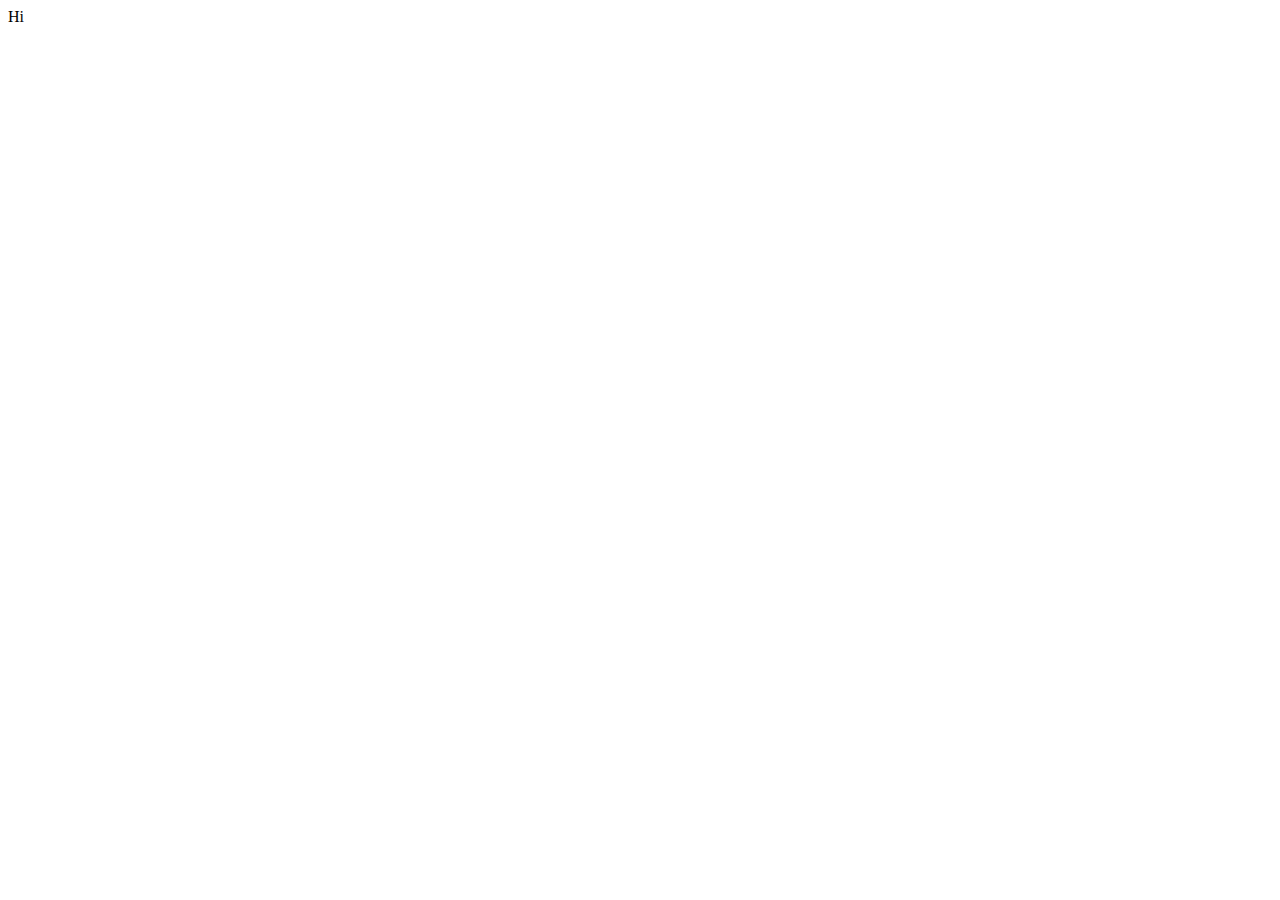
==== index.html @ 6d8ceeba "Add files via upload" ====
<!DOCTYPE html>
<html lang="en">

<head>
    <meta charset="UTF-8">
    <meta name="viewport" content="width=device-width, initial-scale=1.0">
    <title>Document</title>
</head>

<body>
    Hi
</body>

</html>
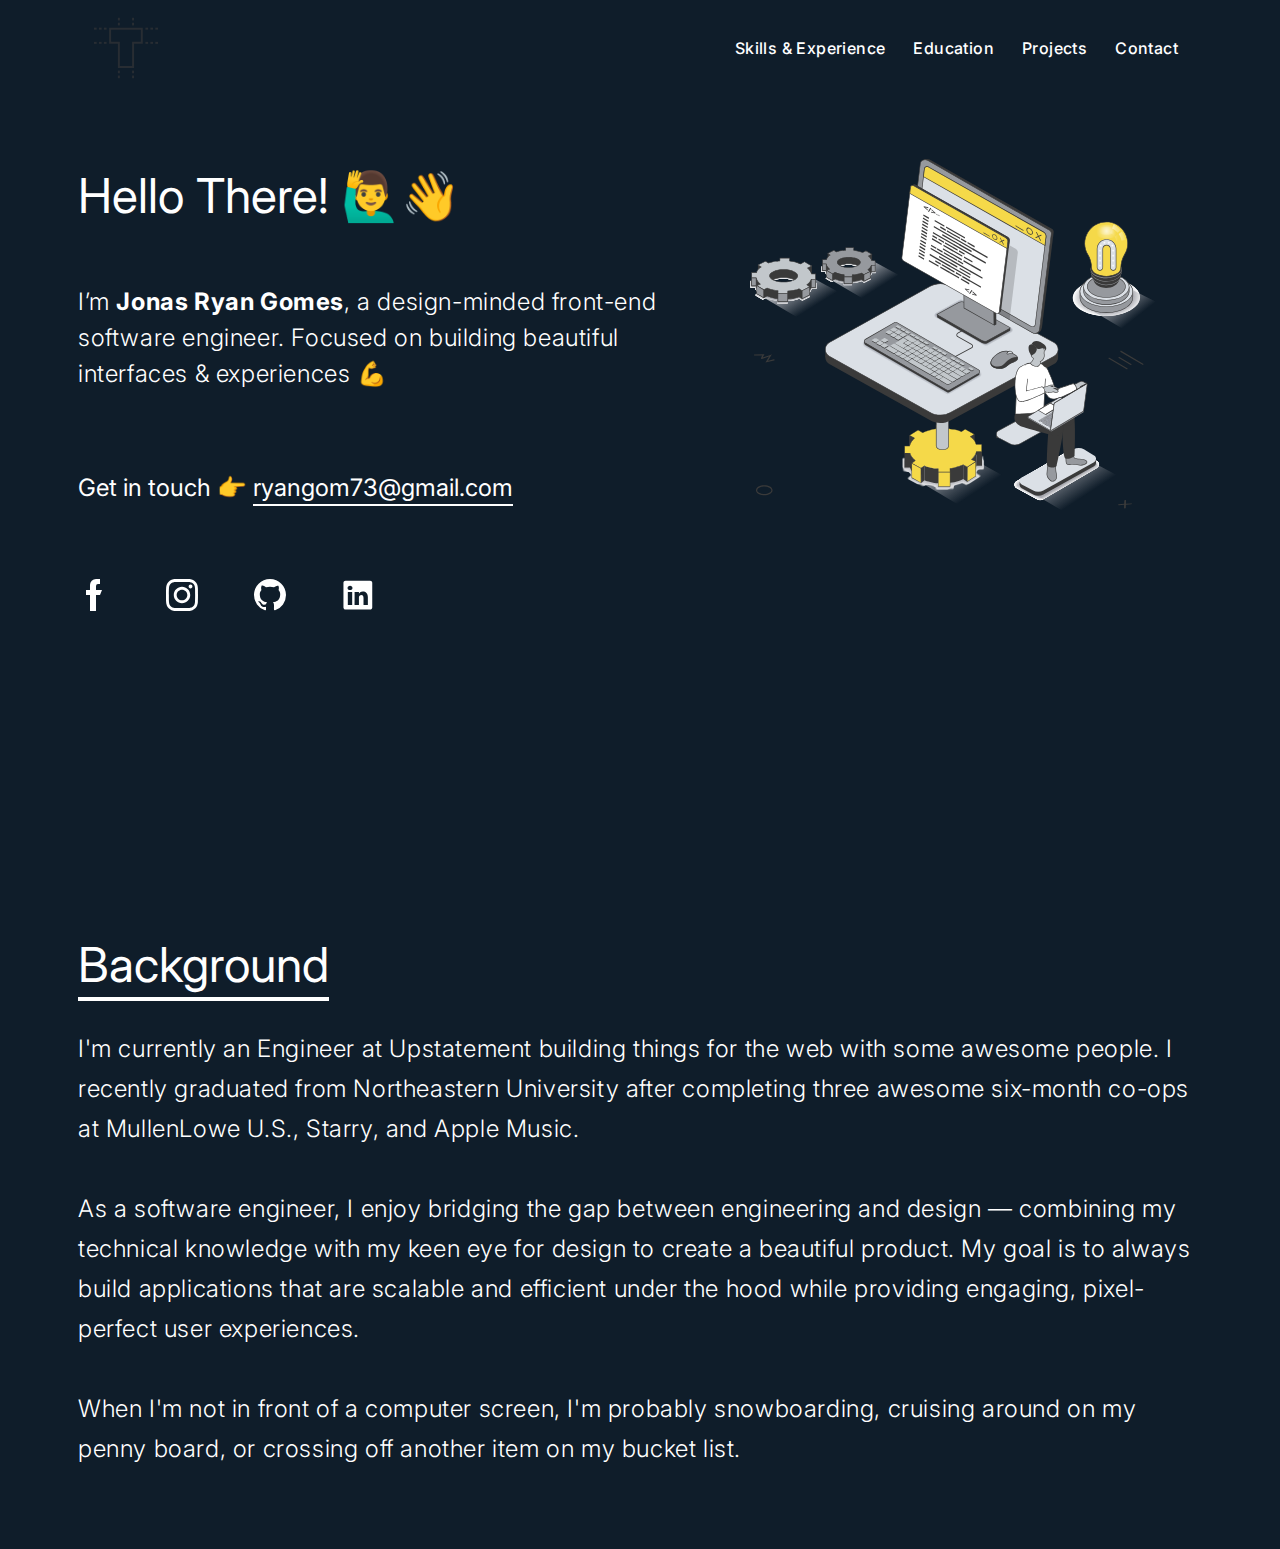
==== commit e4590238: "p" ====
--- a/index.html
+++ b/index.html
@@ -1,14 +1,17 @@
-<!DOCTYPE html>
-<html lang="en">
-
-<head>
-    <meta charset="UTF-8">
-    <meta name="viewport" content="width=device-width, initial-scale=1.0">
-    <title>Document</title>
-</head>
-
-<body>
-    Hi
-</body>
-
+<!doctype html>
+<html lang="en">
+
+<head>
+  <meta charset="UTF-8" />
+  <link rel="icon" type="image/svg+xml" href="/vite.svg" />
+  <meta name="viewport" content="width=device-width, initial-scale=1.0" />
+  <title>Ryan Gomes - Software Engineer</title>
+  <script type="module" crossorigin src="/assets/index-rz4i1Gqb.js"></script>
+  <link rel="stylesheet" crossorigin href="/assets/index-BH_hJvSx.css">
+</head>
+
+<body>
+  <div id="root"></div>
+</body>
+
 </html>--- a/assets/index-BH_hJvSx.css
+++ b/assets/index-BH_hJvSx.css
@@ -0,0 +1 @@
+@import"https://fonts.googleapis.com/css2?family=Inter:wght@100..900&family=Poppins:wght@100;200;400;500&display=swap";*,:before,:after{box-sizing:border-box;border-width:0;border-style:solid;border-color:#e5e7eb}:before,:after{--tw-content: ""}html,:host{line-height:1.5;-webkit-text-size-adjust:100%;-moz-tab-size:4;-o-tab-size:4;tab-size:4;font-family:ui-sans-serif,system-ui,sans-serif,"Apple Color Emoji","Segoe UI Emoji",Segoe UI Symbol,"Noto Color Emoji";font-feature-settings:normal;font-variation-settings:normal;-webkit-tap-highlight-color:transparent}body{margin:0;line-height:inherit}hr{height:0;color:inherit;border-top-width:1px}abbr:where([title]){-webkit-text-decoration:underline dotted;text-decoration:underline dotted}h1,h2,h3,h4,h5,h6{font-size:inherit;font-weight:inherit}a{color:inherit;text-decoration:inherit}b,strong{font-weight:bolder}code,kbd,samp,pre{font-family:ui-monospace,SFMono-Regular,Menlo,Monaco,Consolas,Liberation Mono,Courier New,monospace;font-feature-settings:normal;font-variation-settings:normal;font-size:1em}small{font-size:80%}sub,sup{font-size:75%;line-height:0;position:relative;vertical-align:baseline}sub{bottom:-.25em}sup{top:-.5em}table{text-indent:0;border-color:inherit;border-collapse:collapse}button,input,optgroup,select,textarea{font-family:inherit;font-feature-settings:inherit;font-variation-settings:inherit;font-size:100%;font-weight:inherit;line-height:inherit;color:inherit;margin:0;padding:0}button,select{text-transform:none}button,[type=button],[type=reset],[type=submit]{-webkit-appearance:button;background-color:transparent;background-image:none}:-moz-focusring{outline:auto}:-moz-ui-invalid{box-shadow:none}progress{vertical-align:baseline}::-webkit-inner-spin-button,::-webkit-outer-spin-button{height:auto}[type=search]{-webkit-appearance:textfield;outline-offset:-2px}::-webkit-search-decoration{-webkit-appearance:none}::-webkit-file-upload-button{-webkit-appearance:button;font:inherit}summary{display:list-item}blockquote,dl,dd,h1,h2,h3,h4,h5,h6,hr,figure,p,pre{margin:0}fieldset{margin:0;padding:0}legend{padding:0}ol,ul,menu{list-style:none;margin:0;padding:0}dialog{padding:0}textarea{resize:vertical}input::-moz-placeholder,textarea::-moz-placeholder{opacity:1;color:#9ca3af}input::placeholder,textarea::placeholder{opacity:1;color:#9ca3af}button,[role=button]{cursor:pointer}:disabled{cursor:default}img,svg,video,canvas,audio,iframe,embed,object{display:block;vertical-align:middle}img,video{max-width:100%;height:auto}[hidden]{display:none}*,:before,:after{--tw-border-spacing-x: 0;--tw-border-spacing-y: 0;--tw-translate-x: 0;--tw-translate-y: 0;--tw-rotate: 0;--tw-skew-x: 0;--tw-skew-y: 0;--tw-scale-x: 1;--tw-scale-y: 1;--tw-pan-x: ;--tw-pan-y: ;--tw-pinch-zoom: ;--tw-scroll-snap-strictness: proximity;--tw-gradient-from-position: ;--tw-gradient-via-position: ;--tw-gradient-to-position: ;--tw-ordinal: ;--tw-slashed-zero: ;--tw-numeric-figure: ;--tw-numeric-spacing: ;--tw-numeric-fraction: ;--tw-ring-inset: ;--tw-ring-offset-width: 0px;--tw-ring-offset-color: #fff;--tw-ring-color: rgb(59 130 246 / .5);--tw-ring-offset-shadow: 0 0 #0000;--tw-ring-shadow: 0 0 #0000;--tw-shadow: 0 0 #0000;--tw-shadow-colored: 0 0 #0000;--tw-blur: ;--tw-brightness: ;--tw-contrast: ;--tw-grayscale: ;--tw-hue-rotate: ;--tw-invert: ;--tw-saturate: ;--tw-sepia: ;--tw-drop-shadow: ;--tw-backdrop-blur: ;--tw-backdrop-brightness: ;--tw-backdrop-contrast: ;--tw-backdrop-grayscale: ;--tw-backdrop-hue-rotate: ;--tw-backdrop-invert: ;--tw-backdrop-opacity: ;--tw-backdrop-saturate: ;--tw-backdrop-sepia: }::backdrop{--tw-border-spacing-x: 0;--tw-border-spacing-y: 0;--tw-translate-x: 0;--tw-translate-y: 0;--tw-rotate: 0;--tw-skew-x: 0;--tw-skew-y: 0;--tw-scale-x: 1;--tw-scale-y: 1;--tw-pan-x: ;--tw-pan-y: ;--tw-pinch-zoom: ;--tw-scroll-snap-strictness: proximity;--tw-gradient-from-position: ;--tw-gradient-via-position: ;--tw-gradient-to-position: ;--tw-ordinal: ;--tw-slashed-zero: ;--tw-numeric-figure: ;--tw-numeric-spacing: ;--tw-numeric-fraction: ;--tw-ring-inset: ;--tw-ring-offset-width: 0px;--tw-ring-offset-color: #fff;--tw-ring-color: rgb(59 130 246 / .5);--tw-ring-offset-shadow: 0 0 #0000;--tw-ring-shadow: 0 0 #0000;--tw-shadow: 0 0 #0000;--tw-shadow-colored: 0 0 #0000;--tw-blur: ;--tw-brightness: ;--tw-contrast: ;--tw-grayscale: ;--tw-hue-rotate: ;--tw-invert: ;--tw-saturate: ;--tw-sepia: ;--tw-drop-shadow: ;--tw-backdrop-blur: ;--tw-backdrop-brightness: ;--tw-backdrop-contrast: ;--tw-backdrop-grayscale: ;--tw-backdrop-hue-rotate: ;--tw-backdrop-invert: ;--tw-backdrop-opacity: ;--tw-backdrop-saturate: ;--tw-backdrop-sepia: }.container{width:100%;margin-right:auto;margin-left:auto}@media (min-width: 1124px){.container{max-width:1124px}}.absolute{position:absolute}.relative{position:relative}.left-0{left:0}.top-24{top:6rem}.my-6{margin-top:1.5rem;margin-bottom:1.5rem}.mb-10{margin-bottom:2.5rem}.mb-16{margin-bottom:4rem}.mb-4{margin-bottom:1rem}.mb-6{margin-bottom:1.5rem}.mt-10{margin-top:2.5rem}.mt-20{margin-top:5rem}.mt-32{margin-top:8rem}.block{display:block}.flex{display:flex}.hidden{display:none}.h-\[85vh\]{height:85vh}.h-screen{height:100vh}.w-1\/2{width:50%}.w-1\/3{width:33.333333%}.w-5\/6{width:83.333333%}.w-8{width:2rem}.w-\[100\%\]{width:100%}.w-\[50\%\]{width:50%}.w-\[70\%\]{width:70%}.w-full{width:100%}.cursor-pointer{cursor:pointer}.flex-col{flex-direction:column}.flex-wrap{flex-wrap:wrap}.items-center{align-items:center}.justify-between{justify-content:space-between}.gap-14{gap:3.5rem}.gap-2{gap:.5rem}.gap-3{gap:.75rem}.rounded-\[5px\]{border-radius:5px}.bg-custom-bg{--tw-bg-opacity: 1;background-color:rgb(15 23 42 / var(--tw-bg-opacity))}.bg-red-700{--tw-bg-opacity: 1;background-color:rgb(185 28 28 / var(--tw-bg-opacity))}.bg-slate-100{--tw-bg-opacity: 1;background-color:rgb(241 245 249 / var(--tw-bg-opacity))}.bg-slate-200{--tw-bg-opacity: 1;background-color:rgb(226 232 240 / var(--tw-bg-opacity))}.p-2{padding:.5rem}.p-4{padding:1rem}.py-20{padding-top:5rem;padding-bottom:5rem}.py-5{padding-top:1.25rem;padding-bottom:1.25rem}.py-6{padding-top:1.5rem;padding-bottom:1.5rem}.text-center{text-align:center}.text-2xl{font-size:1.5rem;line-height:2rem}.text-3xl{font-size:1.875rem;line-height:2.25rem}.text-5xl{font-size:3rem;line-height:1}.text-lg{font-size:1.125rem;line-height:1.75rem}.text-xl{font-size:1.25rem;line-height:1.75rem}.font-bold{font-weight:700}.font-light{font-weight:300}.font-medium{font-weight:500}.font-semibold{font-weight:600}.uppercase{text-transform:uppercase}.leading-10{line-height:2.5rem}.leading-8{line-height:2rem}.leading-\[1\.5em\]{line-height:1.5em}.tracking-wide{letter-spacing:.025em}.tracking-wider{letter-spacing:.05em}.text-white{--tw-text-opacity: 1;color:rgb(255 255 255 / var(--tw-text-opacity))}.underline{text-decoration-line:underline}.decoration-white{text-decoration-color:#fff}.underline-offset-8{text-underline-offset:8px}.underline-offset-\[15px\]{text-underline-offset:15px}.duration-300{transition-duration:.3s}body{background-color:#0f1d2a;color:#fff;font-family:inter,sans-serif}.glitch-wrapper{width:100%;height:100vh;display:flex;align-items:center;justify-content:center;text-align:center;background-color:#0f172a}.glitch{position:relative;font-size:50px;font-weight:700;color:#fff;letter-spacing:3px;z-index:1}.glitch:before,.glitch:after{display:block;content:attr(data-text);position:absolute;top:0;left:0;opacity:.8}.glitch:before{animation:glitch-it .3s cubic-bezier(.25,.46,.45,.94) both infinite;color:#0ff;z-index:-1}.glitch:after{animation:glitch-it .3s cubic-bezier(.25,.46,.45,.94) reverse both infinite;color:#f0f;z-index:-2}@keyframes glitch-it{0%{transform:translate(0)}20%{transform:translate(-2px,2px)}40%{transform:translate(-2px,-2px)}60%{transform:translate(2px,2px)}80%{transform:translate(2px,-2px)}to{transform:translate(0)}}.hover\:scale-125:hover{--tw-scale-x: 1.25;--tw-scale-y: 1.25;transform:translate(var(--tw-translate-x),var(--tw-translate-y)) rotate(var(--tw-rotate)) skew(var(--tw-skew-x)) skewY(var(--tw-skew-y)) scaleX(var(--tw-scale-x)) scaleY(var(--tw-scale-y))}.hover\:text-gray-400:hover{--tw-text-opacity: 1;color:rgb(156 163 175 / var(--tw-text-opacity))}@media (min-width: 640px){.sm\:static{position:static}.sm\:flex{display:flex}.sm\:hidden{display:none}.sm\:flex-row{flex-direction:row}.sm\:bg-transparent{background-color:transparent}}
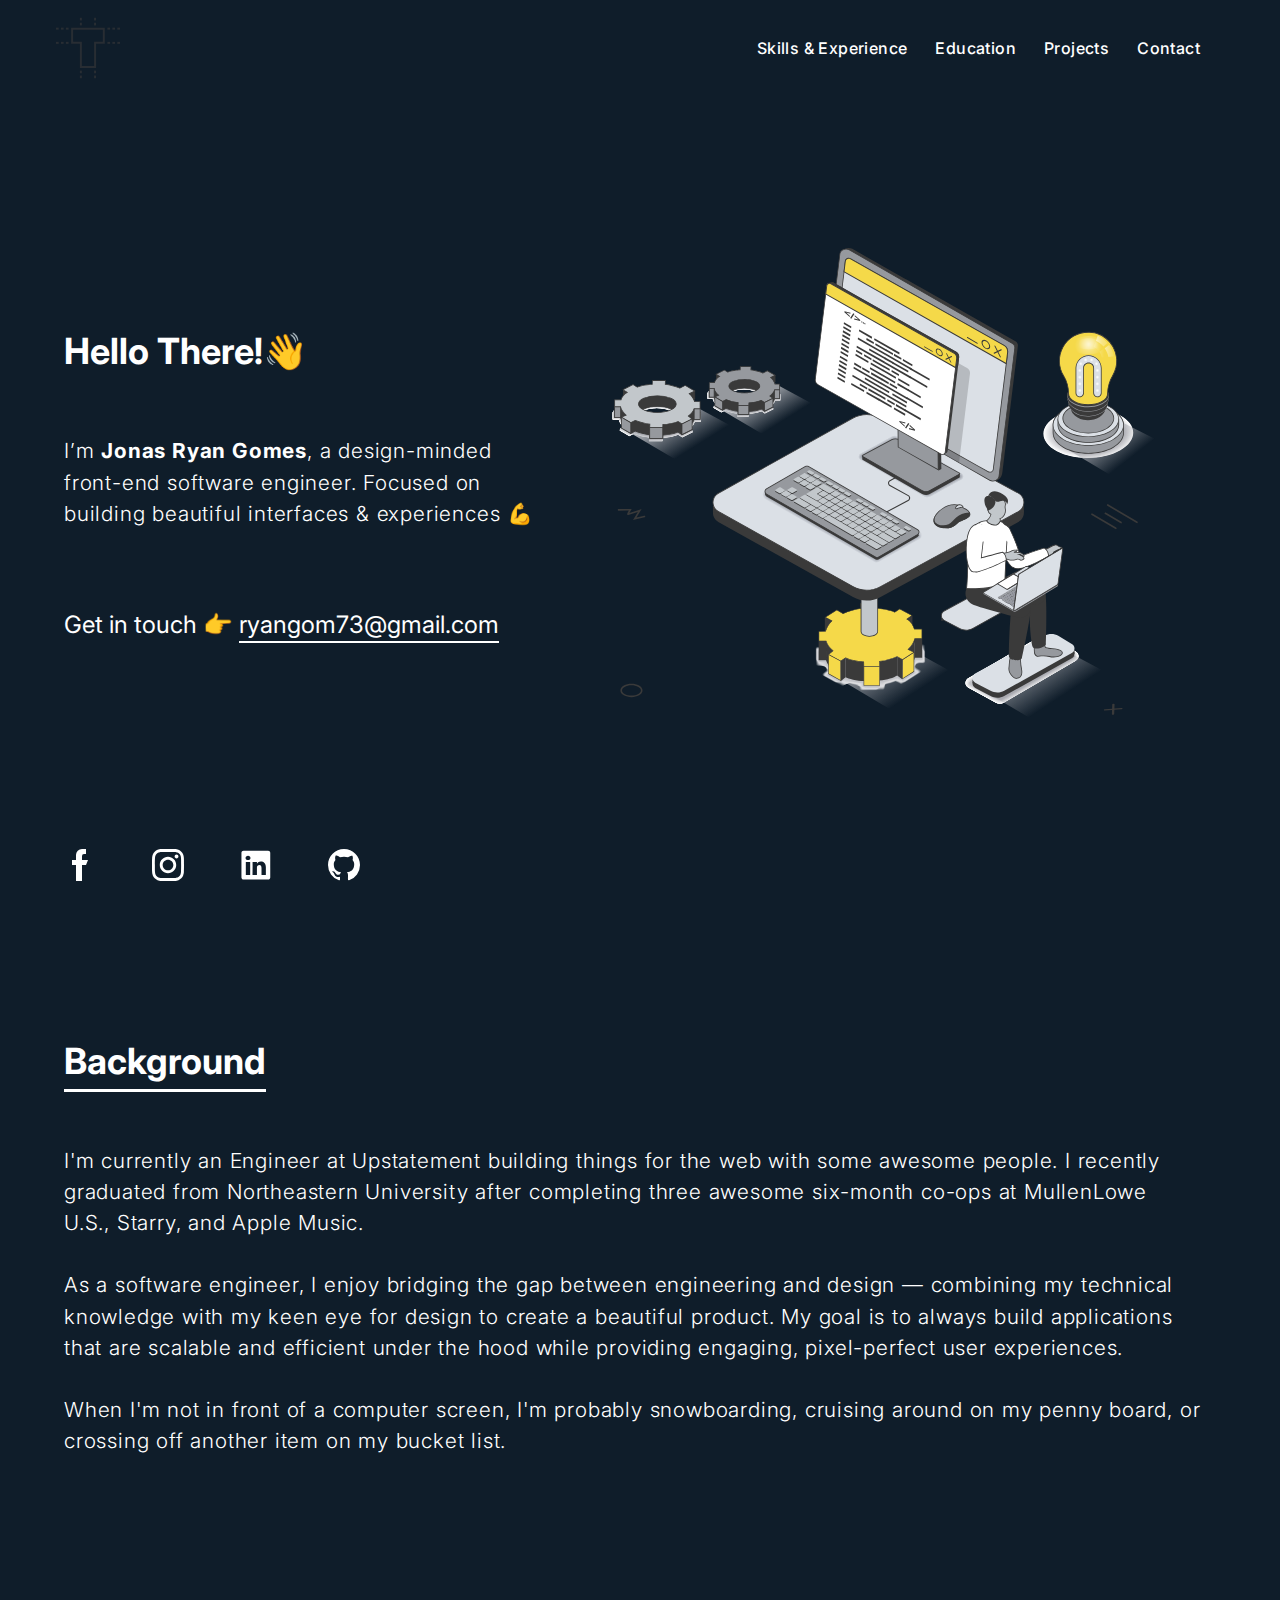
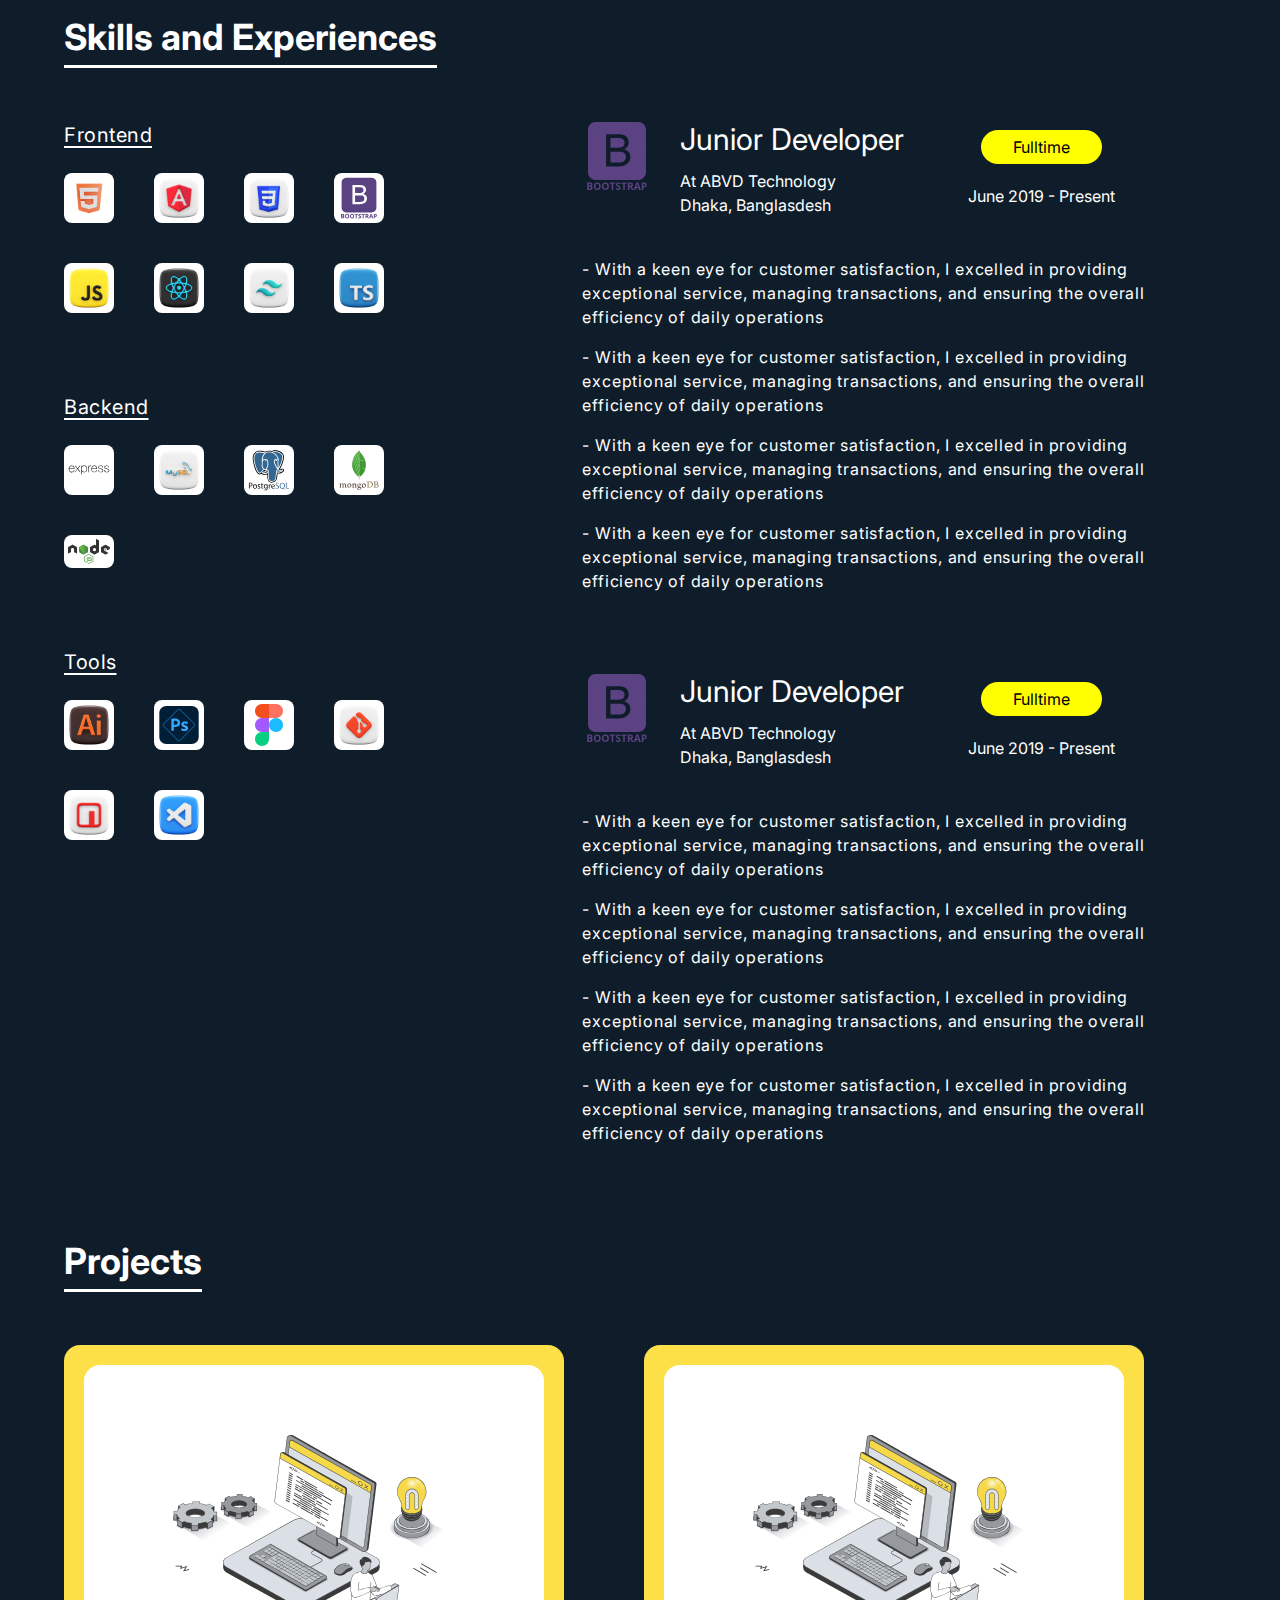
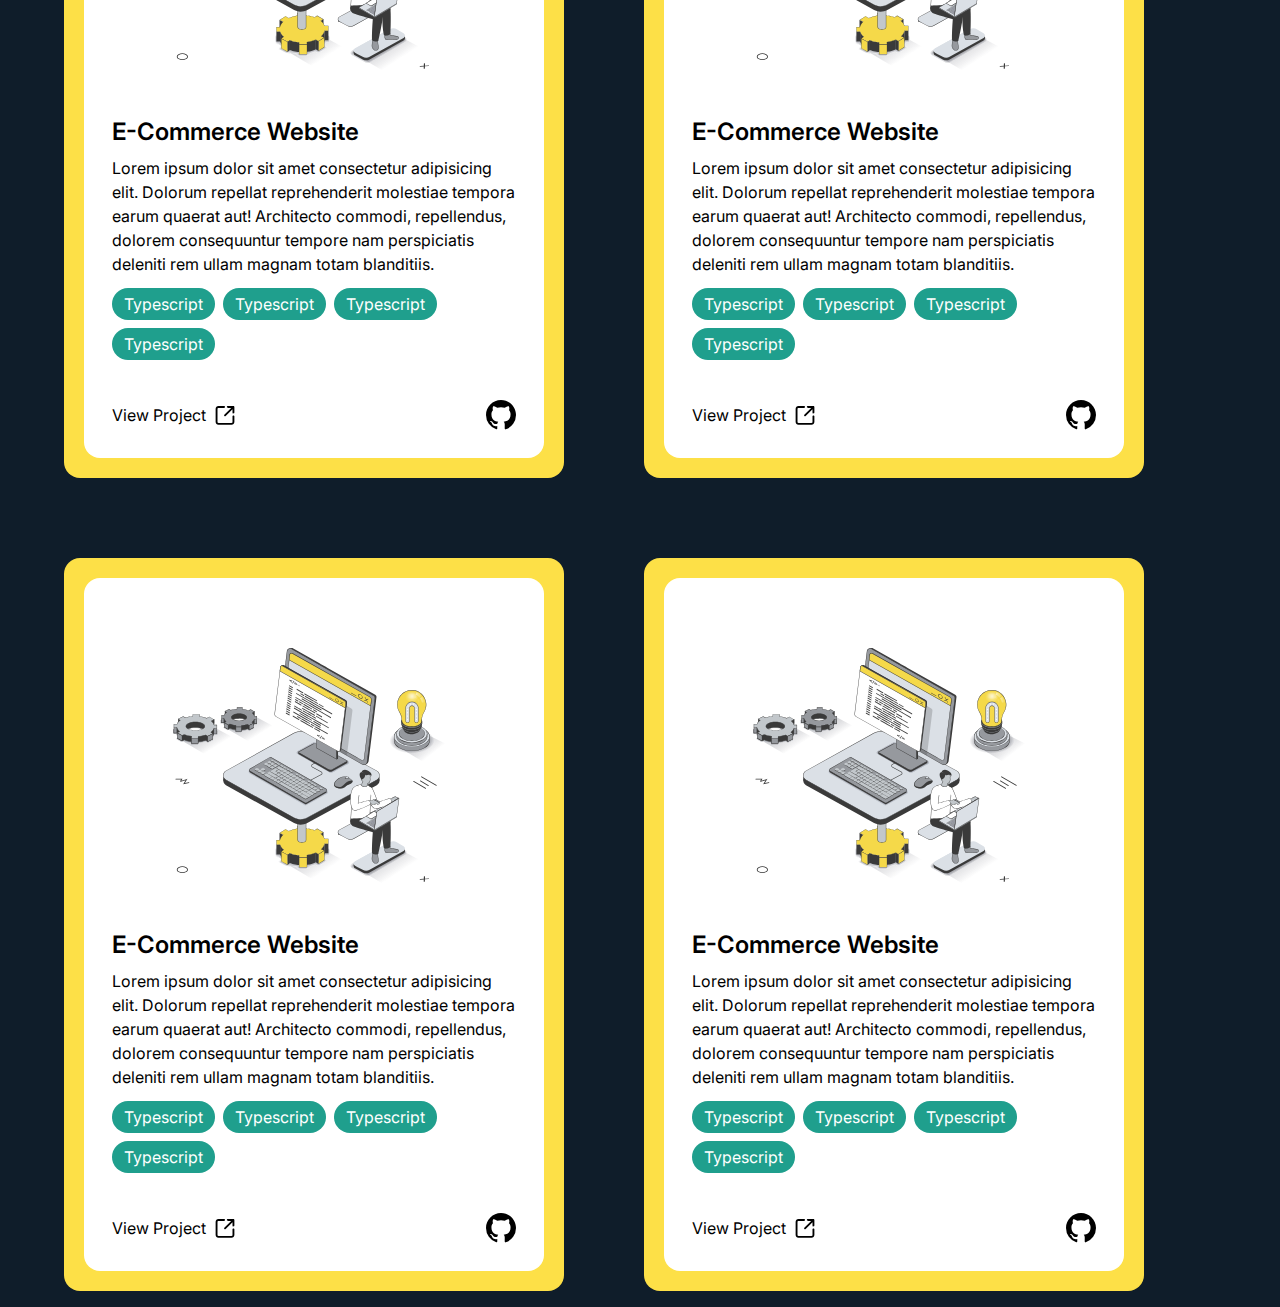
==== commit 329fca09: "with-product" ====
--- a/index.html
+++ b/index.html
@@ -6,8 +6,8 @@
   <link rel="icon" type="image/svg+xml" href="/vite.svg" />
   <meta name="viewport" content="width=device-width, initial-scale=1.0" />
   <title>Ryan Gomes - Software Engineer</title>
-  <script type="module" crossorigin src="/assets/index-rz4i1Gqb.js"></script>
-  <link rel="stylesheet" crossorigin href="/assets/index-BH_hJvSx.css">
+  <script type="module" crossorigin src="/assets/index-Dkz62lbZ.js"></script>
+  <link rel="stylesheet" crossorigin href="/assets/index-C-ISXInc.css">
 </head>
 
 <body>
--- a/assets/index-C-ISXInc.css
+++ b/assets/index-C-ISXInc.css
@@ -0,0 +1 @@
+@import"https://fonts.googleapis.com/css2?family=Inter:wght@100..900&family=Poppins:wght@100;200;400;500&display=swap";*,:before,:after{box-sizing:border-box;border-width:0;border-style:solid;border-color:#e5e7eb}:before,:after{--tw-content: ""}html,:host{line-height:1.5;-webkit-text-size-adjust:100%;-moz-tab-size:4;-o-tab-size:4;tab-size:4;font-family:ui-sans-serif,system-ui,sans-serif,"Apple Color Emoji","Segoe UI Emoji",Segoe UI Symbol,"Noto Color Emoji";font-feature-settings:normal;font-variation-settings:normal;-webkit-tap-highlight-color:transparent}body{margin:0;line-height:inherit}hr{height:0;color:inherit;border-top-width:1px}abbr:where([title]){-webkit-text-decoration:underline dotted;text-decoration:underline dotted}h1,h2,h3,h4,h5,h6{font-size:inherit;font-weight:inherit}a{color:inherit;text-decoration:inherit}b,strong{font-weight:bolder}code,kbd,samp,pre{font-family:ui-monospace,SFMono-Regular,Menlo,Monaco,Consolas,Liberation Mono,Courier New,monospace;font-feature-settings:normal;font-variation-settings:normal;font-size:1em}small{font-size:80%}sub,sup{font-size:75%;line-height:0;position:relative;vertical-align:baseline}sub{bottom:-.25em}sup{top:-.5em}table{text-indent:0;border-color:inherit;border-collapse:collapse}button,input,optgroup,select,textarea{font-family:inherit;font-feature-settings:inherit;font-variation-settings:inherit;font-size:100%;font-weight:inherit;line-height:inherit;color:inherit;margin:0;padding:0}button,select{text-transform:none}button,[type=button],[type=reset],[type=submit]{-webkit-appearance:button;background-color:transparent;background-image:none}:-moz-focusring{outline:auto}:-moz-ui-invalid{box-shadow:none}progress{vertical-align:baseline}::-webkit-inner-spin-button,::-webkit-outer-spin-button{height:auto}[type=search]{-webkit-appearance:textfield;outline-offset:-2px}::-webkit-search-decoration{-webkit-appearance:none}::-webkit-file-upload-button{-webkit-appearance:button;font:inherit}summary{display:list-item}blockquote,dl,dd,h1,h2,h3,h4,h5,h6,hr,figure,p,pre{margin:0}fieldset{margin:0;padding:0}legend{padding:0}ol,ul,menu{list-style:none;margin:0;padding:0}dialog{padding:0}textarea{resize:vertical}input::-moz-placeholder,textarea::-moz-placeholder{opacity:1;color:#9ca3af}input::placeholder,textarea::placeholder{opacity:1;color:#9ca3af}button,[role=button]{cursor:pointer}:disabled{cursor:default}img,svg,video,canvas,audio,iframe,embed,object{display:block;vertical-align:middle}img,video{max-width:100%;height:auto}[hidden]{display:none}*,:before,:after{--tw-border-spacing-x: 0;--tw-border-spacing-y: 0;--tw-translate-x: 0;--tw-translate-y: 0;--tw-rotate: 0;--tw-skew-x: 0;--tw-skew-y: 0;--tw-scale-x: 1;--tw-scale-y: 1;--tw-pan-x: ;--tw-pan-y: ;--tw-pinch-zoom: ;--tw-scroll-snap-strictness: proximity;--tw-gradient-from-position: ;--tw-gradient-via-position: ;--tw-gradient-to-position: ;--tw-ordinal: ;--tw-slashed-zero: ;--tw-numeric-figure: ;--tw-numeric-spacing: ;--tw-numeric-fraction: ;--tw-ring-inset: ;--tw-ring-offset-width: 0px;--tw-ring-offset-color: #fff;--tw-ring-color: rgb(59 130 246 / .5);--tw-ring-offset-shadow: 0 0 #0000;--tw-ring-shadow: 0 0 #0000;--tw-shadow: 0 0 #0000;--tw-shadow-colored: 0 0 #0000;--tw-blur: ;--tw-brightness: ;--tw-contrast: ;--tw-grayscale: ;--tw-hue-rotate: ;--tw-invert: ;--tw-saturate: ;--tw-sepia: ;--tw-drop-shadow: ;--tw-backdrop-blur: ;--tw-backdrop-brightness: ;--tw-backdrop-contrast: ;--tw-backdrop-grayscale: ;--tw-backdrop-hue-rotate: ;--tw-backdrop-invert: ;--tw-backdrop-opacity: ;--tw-backdrop-saturate: ;--tw-backdrop-sepia: }::backdrop{--tw-border-spacing-x: 0;--tw-border-spacing-y: 0;--tw-translate-x: 0;--tw-translate-y: 0;--tw-rotate: 0;--tw-skew-x: 0;--tw-skew-y: 0;--tw-scale-x: 1;--tw-scale-y: 1;--tw-pan-x: ;--tw-pan-y: ;--tw-pinch-zoom: ;--tw-scroll-snap-strictness: proximity;--tw-gradient-from-position: ;--tw-gradient-via-position: ;--tw-gradient-to-position: ;--tw-ordinal: ;--tw-slashed-zero: ;--tw-numeric-figure: ;--tw-numeric-spacing: ;--tw-numeric-fraction: ;--tw-ring-inset: ;--tw-ring-offset-width: 0px;--tw-ring-offset-color: #fff;--tw-ring-color: rgb(59 130 246 / .5);--tw-ring-offset-shadow: 0 0 #0000;--tw-ring-shadow: 0 0 #0000;--tw-shadow: 0 0 #0000;--tw-shadow-colored: 0 0 #0000;--tw-blur: ;--tw-brightness: ;--tw-contrast: ;--tw-grayscale: ;--tw-hue-rotate: ;--tw-invert: ;--tw-saturate: ;--tw-sepia: ;--tw-drop-shadow: ;--tw-backdrop-blur: ;--tw-backdrop-brightness: ;--tw-backdrop-contrast: ;--tw-backdrop-grayscale: ;--tw-backdrop-hue-rotate: ;--tw-backdrop-invert: ;--tw-backdrop-opacity: ;--tw-backdrop-saturate: ;--tw-backdrop-sepia: }.container{width:100%;margin-right:auto;margin-left:auto}@media (min-width: 1200px){.container{max-width:1200px}}.absolute{position:absolute}.relative{position:relative}.left-0{left:0}.top-24{top:6rem}.m-auto{margin:auto}.my-11{margin-top:2.75rem;margin-bottom:2.75rem}.my-\[10em\]{margin-top:10em;margin-bottom:10em}.mb-16{margin-bottom:4rem}.mb-2{margin-bottom:.5rem}.mb-20{margin-bottom:5rem}.mb-6{margin-bottom:1.5rem}.ml-1{margin-left:.25rem}.ml-7{margin-left:1.75rem}.mt-10{margin-top:2.5rem}.mt-20{margin-top:5rem}.mt-3{margin-top:.75rem}.block{display:block}.flex{display:flex}.hidden{display:none}.h-screen{height:100vh}.min-h-screen{min-height:100vh}.w-1\/3{width:33.333333%}.w-8{width:2rem}.w-\[100\%\]{width:100%}.w-\[30px\]{width:30px}.w-\[50\%\]{width:50%}.w-\[50px\]{width:50px}.w-\[70px\]{width:70px}.w-\[80\%\]{width:80%}.w-full{width:100%}.max-w-\[500px\]{max-width:500px}.max-w-\[55\%\]{max-width:55%}.cursor-pointer{cursor:pointer}.flex-col{flex-direction:column}.flex-wrap{flex-wrap:wrap}.items-start{align-items:flex-start}.items-center{align-items:center}.justify-start{justify-content:flex-start}.justify-center{justify-content:center}.justify-between{justify-content:space-between}.gap-10{gap:2.5rem}.gap-14{gap:3.5rem}.gap-16{gap:4rem}.gap-2{gap:.5rem}.gap-20{gap:5rem}.gap-3{gap:.75rem}.gap-4{gap:1rem}.gap-5{gap:1.25rem}.gap-6{gap:1.5rem}.rounded-2xl{border-radius:1rem}.rounded-full{border-radius:9999px}.rounded-lg{border-radius:.5rem}.bg-\[\#1F9F8D\]{--tw-bg-opacity: 1;background-color:rgb(31 159 141 / var(--tw-bg-opacity))}.bg-\[yellow\]{--tw-bg-opacity: 1;background-color:rgb(255 255 0 / var(--tw-bg-opacity))}.bg-custom-bg{--tw-bg-opacity: 1;background-color:rgb(15 23 42 / var(--tw-bg-opacity))}.bg-gray-500{--tw-bg-opacity: 1;background-color:rgb(107 114 128 / var(--tw-bg-opacity))}.bg-white{--tw-bg-opacity: 1;background-color:rgb(255 255 255 / var(--tw-bg-opacity))}.bg-yellow-300{--tw-bg-opacity: 1;background-color:rgb(253 224 71 / var(--tw-bg-opacity))}.p-1{padding:.25rem}.p-2{padding:.5rem}.p-4{padding:1rem}.p-5{padding:1.25rem}.p-7{padding:1.75rem}.px-3{padding-left:.75rem;padding-right:.75rem}.px-6{padding-left:1.5rem;padding-right:1.5rem}.px-8{padding-left:2rem;padding-right:2rem}.py-1{padding-top:.25rem;padding-bottom:.25rem}.py-4{padding-top:1rem;padding-bottom:1rem}.py-\[5px\]{padding-top:5px;padding-bottom:5px}.pt-6{padding-top:1.5rem}.text-2xl{font-size:1.5rem;line-height:2rem}.text-3xl{font-size:1.875rem;line-height:2.25rem}.text-4xl{font-size:2.25rem;line-height:2.5rem}.text-base{font-size:1rem;line-height:1.5rem}.text-xl{font-size:1.25rem;line-height:1.75rem}.font-bold{font-weight:700}.font-medium{font-weight:500}.font-semibold{font-weight:600}.tracking-wide{letter-spacing:.025em}.tracking-wider{letter-spacing:.05em}.text-black{--tw-text-opacity: 1;color:rgb(0 0 0 / var(--tw-text-opacity))}.text-white{--tw-text-opacity: 1;color:rgb(255 255 255 / var(--tw-text-opacity))}.underline{text-decoration-line:underline}.decoration-white{text-decoration-color:#fff}.underline-offset-4{text-underline-offset:4px}.underline-offset-8{text-underline-offset:8px}.transition{transition-property:color,background-color,border-color,text-decoration-color,fill,stroke,opacity,box-shadow,transform,filter,-webkit-backdrop-filter;transition-property:color,background-color,border-color,text-decoration-color,fill,stroke,opacity,box-shadow,transform,filter,backdrop-filter;transition-property:color,background-color,border-color,text-decoration-color,fill,stroke,opacity,box-shadow,transform,filter,backdrop-filter,-webkit-backdrop-filter;transition-timing-function:cubic-bezier(.4,0,.2,1);transition-duration:.15s}.duration-300{transition-duration:.3s}.text_primary{margin-bottom:4rem;font-size:2.25rem;line-height:2.5rem;font-weight:700;text-decoration-line:underline;text-underline-offset:15px}.text_secondary{font-size:1.3rem;font-weight:300;line-height:1.5em;letter-spacing:.05rem}body{background-color:#0f1d2a;color:#fff;font-family:inter,sans-serif}.glitch-wrapper{width:100%;height:100vh;display:flex;align-items:center;justify-content:center;text-align:center;background-color:#0f172a}.glitch{position:relative;font-size:50px;font-weight:700;color:#fff;letter-spacing:3px;z-index:1}.glitch:before,.glitch:after{display:block;content:attr(data-text);position:absolute;top:0;left:0;opacity:.8}.glitch:before{animation:glitch-it .3s cubic-bezier(.25,.46,.45,.94) both infinite;color:#0ff;z-index:-1}.glitch:after{animation:glitch-it .3s cubic-bezier(.25,.46,.45,.94) reverse both infinite;color:#f0f;z-index:-2}@keyframes glitch-it{0%{transform:translate(0)}20%{transform:translate(-2px,2px)}40%{transform:translate(-2px,-2px)}60%{transform:translate(2px,2px)}80%{transform:translate(2px,-2px)}to{transform:translate(0)}}.hover\:scale-125:hover{--tw-scale-x: 1.25;--tw-scale-y: 1.25;transform:translate(var(--tw-translate-x),var(--tw-translate-y)) rotate(var(--tw-rotate)) skew(var(--tw-skew-x)) skewY(var(--tw-skew-y)) scaleX(var(--tw-scale-x)) scaleY(var(--tw-scale-y))}.hover\:fill-slate-600:hover{fill:#475569}.hover\:text-gray-400:hover{--tw-text-opacity: 1;color:rgb(156 163 175 / var(--tw-text-opacity))}.hover\:text-yellow-700:hover{--tw-text-opacity: 1;color:rgb(161 98 7 / var(--tw-text-opacity))}@media (min-width: 640px){.sm\:static{position:static}.sm\:flex{display:flex}.sm\:hidden{display:none}.sm\:w-\[75\%\]{width:75%}.sm\:flex-row{flex-direction:row}.sm\:bg-transparent{background-color:transparent}}@media (min-width: 768px){.md\:w-3\/4{width:75%}.md\:w-full{width:100%}.md\:flex-row{flex-direction:row}.md\:justify-start{justify-content:flex-start}}
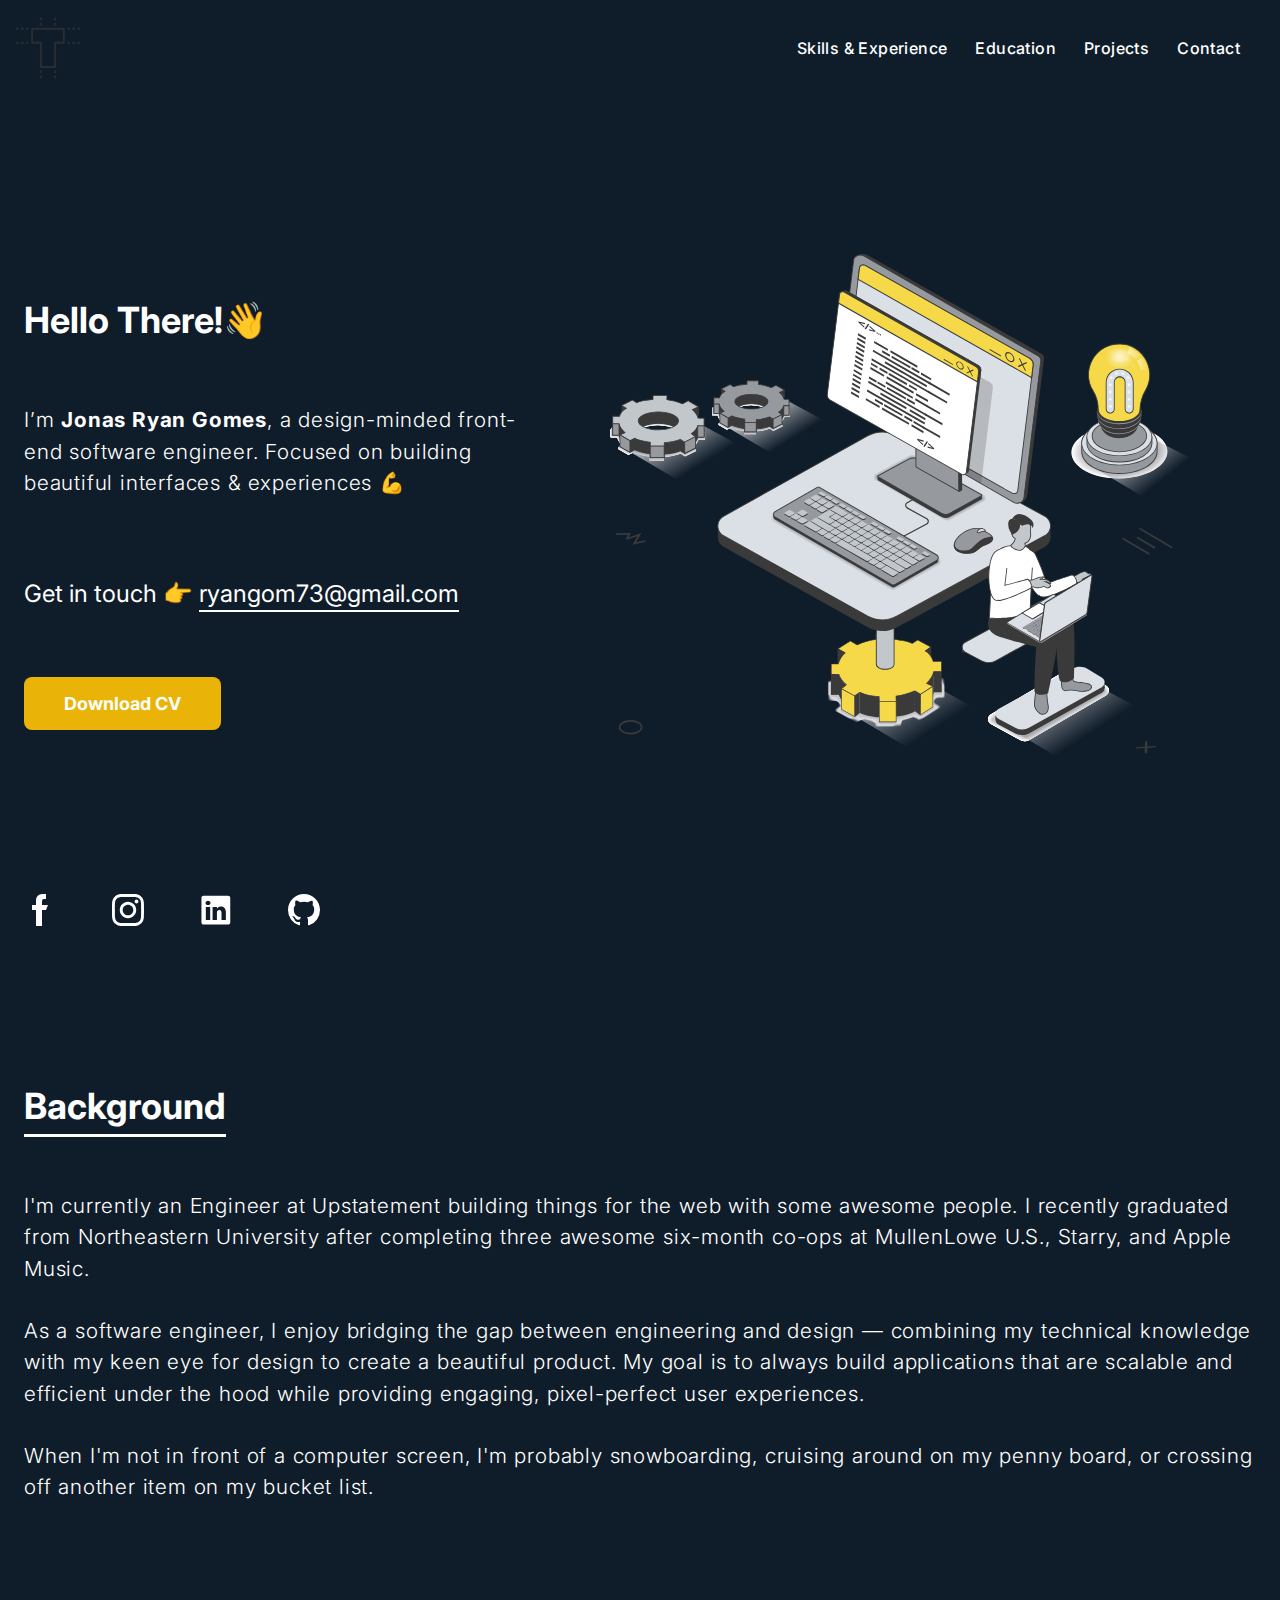
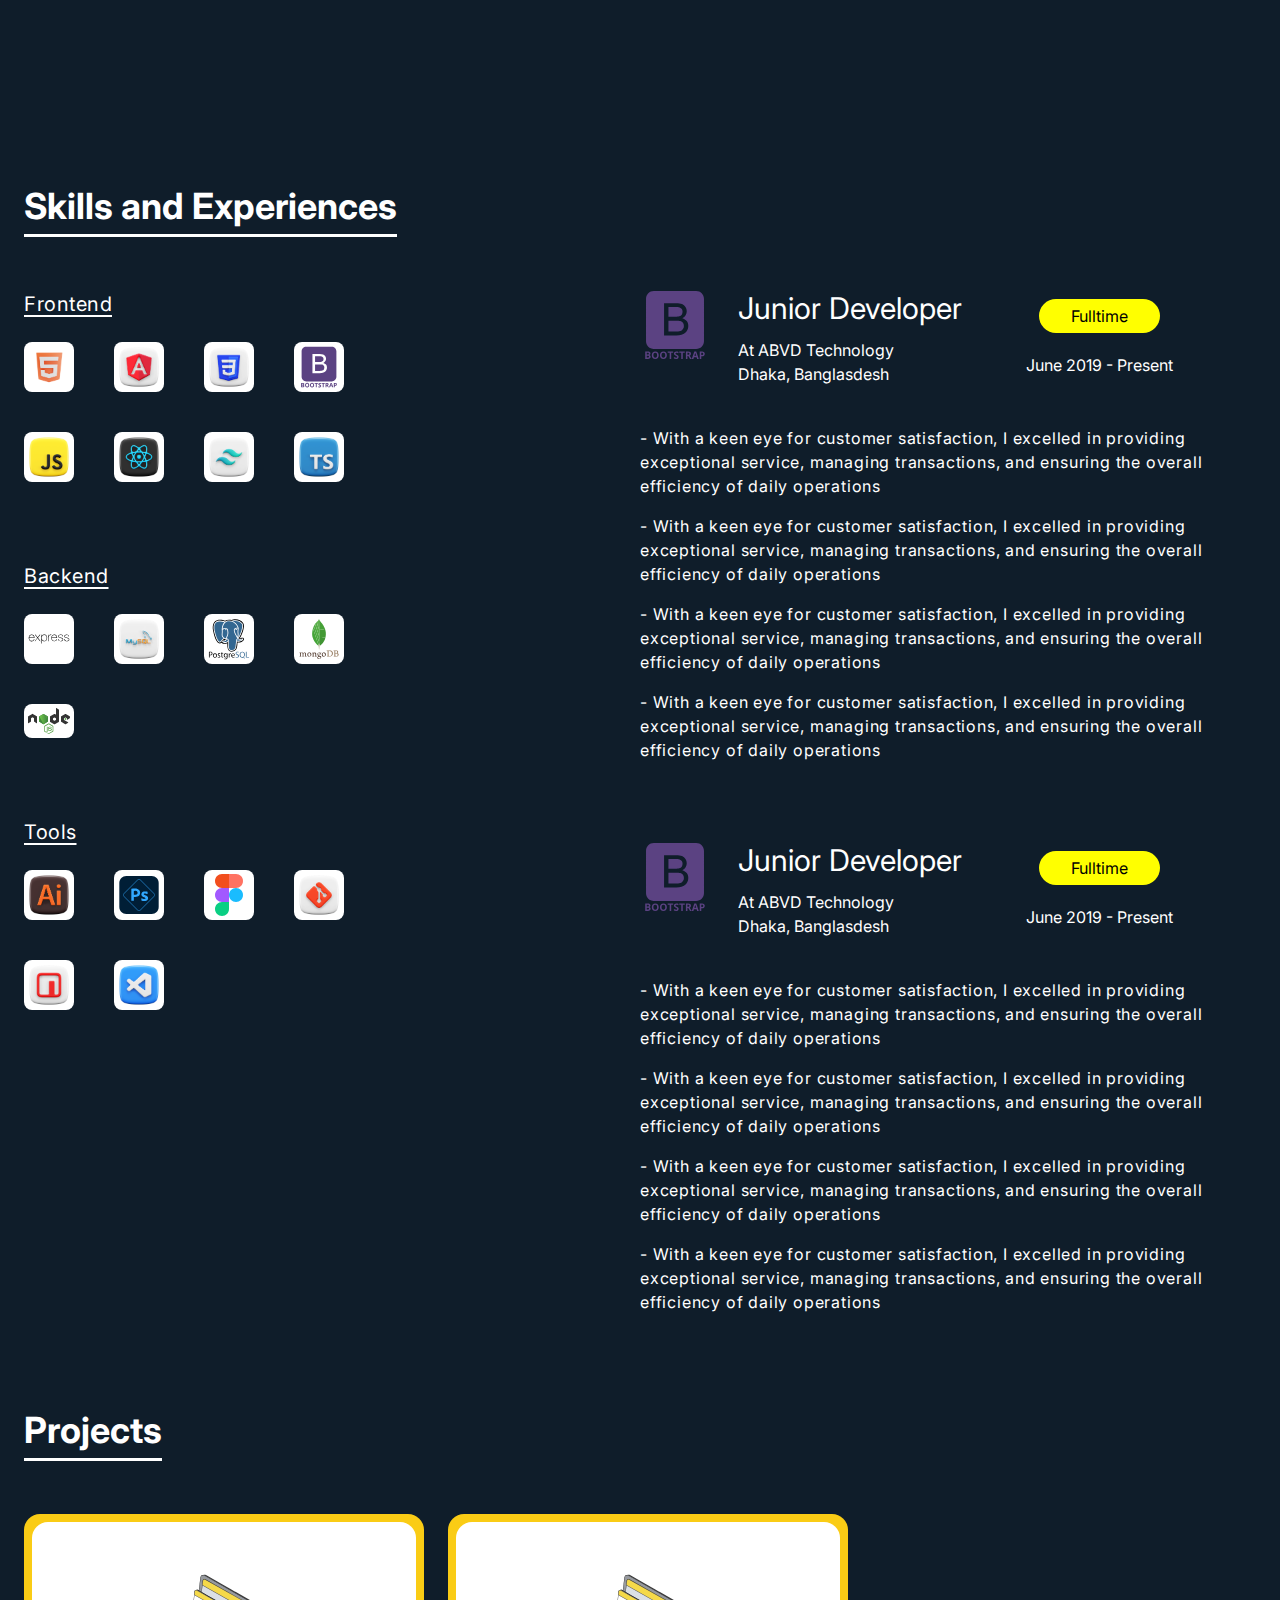
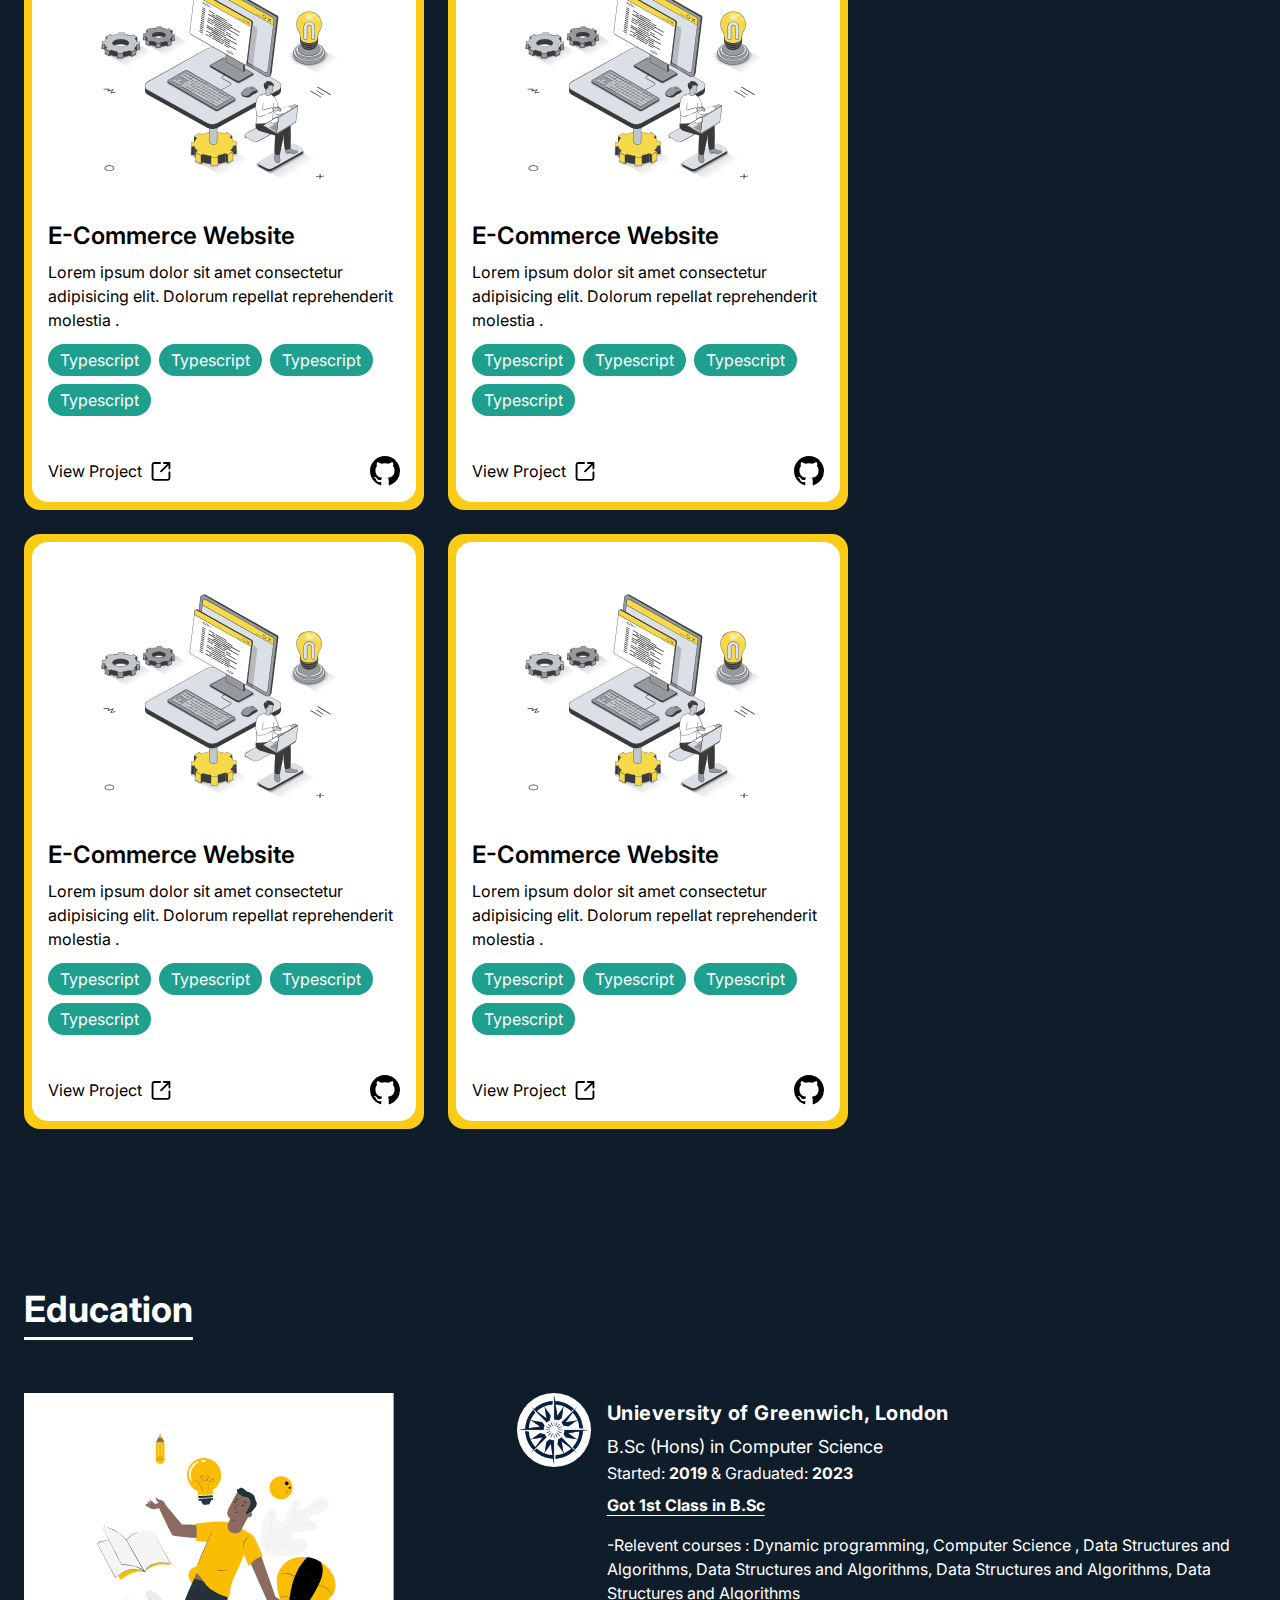
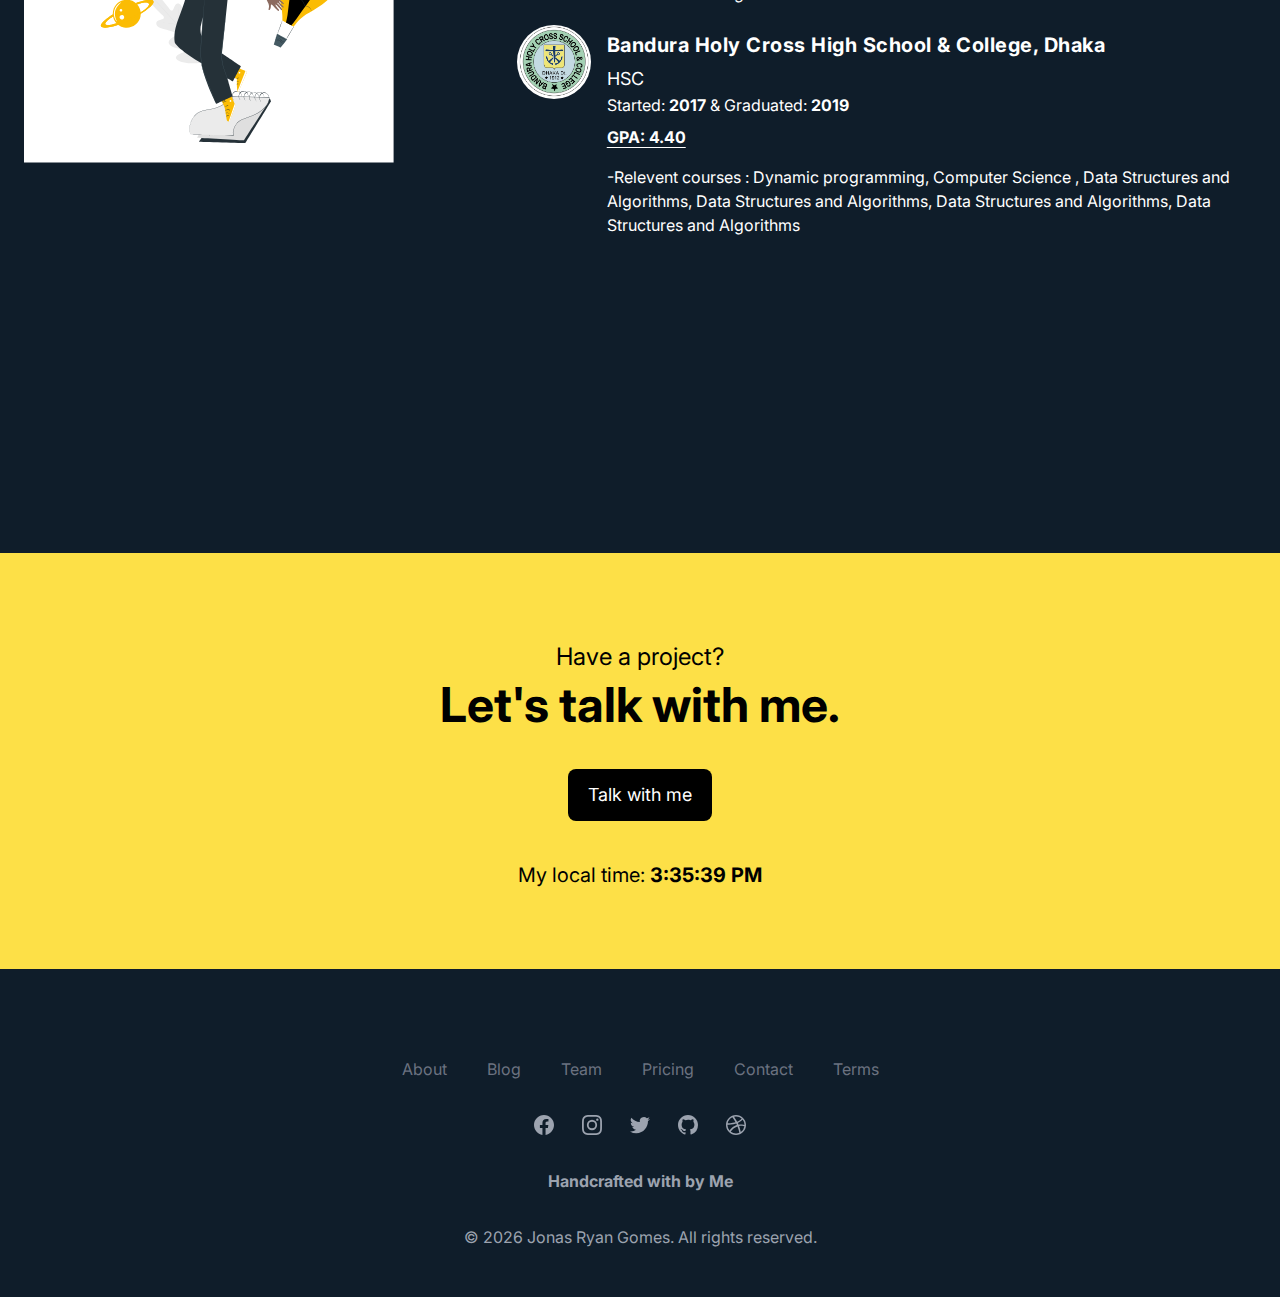
==== commit 1512d67c: "-" ====
--- a/index.html
+++ b/index.html
@@ -6,8 +6,8 @@
   <link rel="icon" type="image/svg+xml" href="/vite.svg" />
   <meta name="viewport" content="width=device-width, initial-scale=1.0" />
   <title>Ryan Gomes - Software Engineer</title>
-  <script type="module" crossorigin src="/assets/index-Dkz62lbZ.js"></script>
-  <link rel="stylesheet" crossorigin href="/assets/index-C-ISXInc.css">
+  <script type="module" crossorigin src="/assets/index-CyyqwgK7.js"></script>
+  <link rel="stylesheet" crossorigin href="/assets/index-DNiREjH5.css">
 </head>
 
 <body>
--- a/assets/index-DNiREjH5.css
+++ b/assets/index-DNiREjH5.css
@@ -0,0 +1 @@
+@import"https://fonts.googleapis.com/css2?family=Inter:wght@100..900&family=Poppins:wght@100;200;400;500&display=swap";*,:before,:after{box-sizing:border-box;border-width:0;border-style:solid;border-color:#e5e7eb}:before,:after{--tw-content: ""}html,:host{line-height:1.5;-webkit-text-size-adjust:100%;-moz-tab-size:4;-o-tab-size:4;tab-size:4;font-family:ui-sans-serif,system-ui,sans-serif,"Apple Color Emoji","Segoe UI Emoji",Segoe UI Symbol,"Noto Color Emoji";font-feature-settings:normal;font-variation-settings:normal;-webkit-tap-highlight-color:transparent}body{margin:0;line-height:inherit}hr{height:0;color:inherit;border-top-width:1px}abbr:where([title]){-webkit-text-decoration:underline dotted;text-decoration:underline dotted}h1,h2,h3,h4,h5,h6{font-size:inherit;font-weight:inherit}a{color:inherit;text-decoration:inherit}b,strong{font-weight:bolder}code,kbd,samp,pre{font-family:ui-monospace,SFMono-Regular,Menlo,Monaco,Consolas,Liberation Mono,Courier New,monospace;font-feature-settings:normal;font-variation-settings:normal;font-size:1em}small{font-size:80%}sub,sup{font-size:75%;line-height:0;position:relative;vertical-align:baseline}sub{bottom:-.25em}sup{top:-.5em}table{text-indent:0;border-color:inherit;border-collapse:collapse}button,input,optgroup,select,textarea{font-family:inherit;font-feature-settings:inherit;font-variation-settings:inherit;font-size:100%;font-weight:inherit;line-height:inherit;color:inherit;margin:0;padding:0}button,select{text-transform:none}button,[type=button],[type=reset],[type=submit]{-webkit-appearance:button;background-color:transparent;background-image:none}:-moz-focusring{outline:auto}:-moz-ui-invalid{box-shadow:none}progress{vertical-align:baseline}::-webkit-inner-spin-button,::-webkit-outer-spin-button{height:auto}[type=search]{-webkit-appearance:textfield;outline-offset:-2px}::-webkit-search-decoration{-webkit-appearance:none}::-webkit-file-upload-button{-webkit-appearance:button;font:inherit}summary{display:list-item}blockquote,dl,dd,h1,h2,h3,h4,h5,h6,hr,figure,p,pre{margin:0}fieldset{margin:0;padding:0}legend{padding:0}ol,ul,menu{list-style:none;margin:0;padding:0}dialog{padding:0}textarea{resize:vertical}input::-moz-placeholder,textarea::-moz-placeholder{opacity:1;color:#9ca3af}input::placeholder,textarea::placeholder{opacity:1;color:#9ca3af}button,[role=button]{cursor:pointer}:disabled{cursor:default}img,svg,video,canvas,audio,iframe,embed,object{display:block;vertical-align:middle}img,video{max-width:100%;height:auto}[hidden]{display:none}*,:before,:after{--tw-border-spacing-x: 0;--tw-border-spacing-y: 0;--tw-translate-x: 0;--tw-translate-y: 0;--tw-rotate: 0;--tw-skew-x: 0;--tw-skew-y: 0;--tw-scale-x: 1;--tw-scale-y: 1;--tw-pan-x: ;--tw-pan-y: ;--tw-pinch-zoom: ;--tw-scroll-snap-strictness: proximity;--tw-gradient-from-position: ;--tw-gradient-via-position: ;--tw-gradient-to-position: ;--tw-ordinal: ;--tw-slashed-zero: ;--tw-numeric-figure: ;--tw-numeric-spacing: ;--tw-numeric-fraction: ;--tw-ring-inset: ;--tw-ring-offset-width: 0px;--tw-ring-offset-color: #fff;--tw-ring-color: rgb(59 130 246 / .5);--tw-ring-offset-shadow: 0 0 #0000;--tw-ring-shadow: 0 0 #0000;--tw-shadow: 0 0 #0000;--tw-shadow-colored: 0 0 #0000;--tw-blur: ;--tw-brightness: ;--tw-contrast: ;--tw-grayscale: ;--tw-hue-rotate: ;--tw-invert: ;--tw-saturate: ;--tw-sepia: ;--tw-drop-shadow: ;--tw-backdrop-blur: ;--tw-backdrop-brightness: ;--tw-backdrop-contrast: ;--tw-backdrop-grayscale: ;--tw-backdrop-hue-rotate: ;--tw-backdrop-invert: ;--tw-backdrop-opacity: ;--tw-backdrop-saturate: ;--tw-backdrop-sepia: }::backdrop{--tw-border-spacing-x: 0;--tw-border-spacing-y: 0;--tw-translate-x: 0;--tw-translate-y: 0;--tw-rotate: 0;--tw-skew-x: 0;--tw-skew-y: 0;--tw-scale-x: 1;--tw-scale-y: 1;--tw-pan-x: ;--tw-pan-y: ;--tw-pinch-zoom: ;--tw-scroll-snap-strictness: proximity;--tw-gradient-from-position: ;--tw-gradient-via-position: ;--tw-gradient-to-position: ;--tw-ordinal: ;--tw-slashed-zero: ;--tw-numeric-figure: ;--tw-numeric-spacing: ;--tw-numeric-fraction: ;--tw-ring-inset: ;--tw-ring-offset-width: 0px;--tw-ring-offset-color: #fff;--tw-ring-color: rgb(59 130 246 / .5);--tw-ring-offset-shadow: 0 0 #0000;--tw-ring-shadow: 0 0 #0000;--tw-shadow: 0 0 #0000;--tw-shadow-colored: 0 0 #0000;--tw-blur: ;--tw-brightness: ;--tw-contrast: ;--tw-grayscale: ;--tw-hue-rotate: ;--tw-invert: ;--tw-saturate: ;--tw-sepia: ;--tw-drop-shadow: ;--tw-backdrop-blur: ;--tw-backdrop-brightness: ;--tw-backdrop-contrast: ;--tw-backdrop-grayscale: ;--tw-backdrop-hue-rotate: ;--tw-backdrop-invert: ;--tw-backdrop-opacity: ;--tw-backdrop-saturate: ;--tw-backdrop-sepia: }.container{width:100%;margin-right:auto;margin-left:auto}@media (min-width: 1300px){.container{max-width:1300px}}.sr-only{position:absolute;width:1px;height:1px;padding:0;margin:-1px;overflow:hidden;clip:rect(0,0,0,0);white-space:nowrap;border-width:0}.absolute{position:absolute}.relative{position:relative}.left-0{left:0}.top-24{top:6rem}.m-auto{margin:auto}.-mx-5{margin-left:-1.25rem;margin-right:-1.25rem}.-my-2{margin-top:-.5rem;margin-bottom:-.5rem}.mx-auto{margin-left:auto;margin-right:auto}.my-10{margin-top:2.5rem;margin-bottom:2.5rem}.my-11{margin-top:2.75rem;margin-bottom:2.75rem}.my-36{margin-top:9rem;margin-bottom:9rem}.my-\[10em\]{margin-top:10em;margin-bottom:10em}.mb-16{margin-bottom:4rem}.mb-2{margin-bottom:.5rem}.mb-20{margin-bottom:5rem}.mb-5{margin-bottom:1.25rem}.mb-6{margin-bottom:1.5rem}.ml-1{margin-left:.25rem}.ml-7{margin-left:1.75rem}.mt-10{margin-top:2.5rem}.mt-20{margin-top:5rem}.mt-3{margin-top:.75rem}.mt-4{margin-top:1rem}.mt-8{margin-top:2rem}.block{display:block}.flex{display:flex}.hidden{display:none}.h-6{height:1.5rem}.h-\[60vh\]{height:60vh}.h-\[80vh\]{height:80vh}.h-auto{height:auto}.h-screen{height:100vh}.min-h-screen{min-height:100vh}.w-6{width:1.5rem}.w-8{width:2rem}.w-\[10\%\]{width:10%}.w-\[100\%\]{width:100%}.w-\[30\%\]{width:30%}.w-\[30px\]{width:30px}.w-\[50\%\]{width:50%}.w-\[50px\]{width:50px}.w-\[60\%\]{width:60%}.w-\[70px\]{width:70px}.w-\[80\%\]{width:80%}.w-full{width:100%}.max-w-\[400px\]{max-width:400px}.max-w-\[50\%\]{max-width:50%}.max-w-screen-xl{max-width:1280px}.cursor-pointer{cursor:pointer}.flex-col{flex-direction:column}.flex-wrap{flex-wrap:wrap}.items-start{align-items:flex-start}.items-center{align-items:center}.justify-start{justify-content:flex-start}.justify-center{justify-content:center}.justify-between{justify-content:space-between}.gap-10{gap:2.5rem}.gap-14{gap:3.5rem}.gap-16{gap:4rem}.gap-2{gap:.5rem}.gap-20{gap:5rem}.gap-3{gap:.75rem}.gap-4{gap:1rem}.gap-5{gap:1.25rem}.gap-6{gap:1.5rem}.space-x-6>:not([hidden])~:not([hidden]){--tw-space-x-reverse: 0;margin-right:calc(1.5rem * var(--tw-space-x-reverse));margin-left:calc(1.5rem * calc(1 - var(--tw-space-x-reverse)))}.space-y-8>:not([hidden])~:not([hidden]){--tw-space-y-reverse: 0;margin-top:calc(2rem * calc(1 - var(--tw-space-y-reverse)));margin-bottom:calc(2rem * var(--tw-space-y-reverse))}.overflow-hidden{overflow:hidden}.rounded-2xl{border-radius:1rem}.rounded-full{border-radius:9999px}.rounded-lg{border-radius:.5rem}.bg-\[\#1F9F8D\]{--tw-bg-opacity: 1;background-color:rgb(31 159 141 / var(--tw-bg-opacity))}.bg-\[yellow\]{--tw-bg-opacity: 1;background-color:rgb(255 255 0 / var(--tw-bg-opacity))}.bg-black{--tw-bg-opacity: 1;background-color:rgb(0 0 0 / var(--tw-bg-opacity))}.bg-custom-bg{--tw-bg-opacity: 1;background-color:rgb(15 23 42 / var(--tw-bg-opacity))}.bg-gray-500{--tw-bg-opacity: 1;background-color:rgb(107 114 128 / var(--tw-bg-opacity))}.bg-white{--tw-bg-opacity: 1;background-color:rgb(255 255 255 / var(--tw-bg-opacity))}.bg-yellow-300{--tw-bg-opacity: 1;background-color:rgb(253 224 71 / var(--tw-bg-opacity))}.bg-yellow-400{--tw-bg-opacity: 1;background-color:rgb(250 204 21 / var(--tw-bg-opacity))}.bg-yellow-500{--tw-bg-opacity: 1;background-color:rgb(234 179 8 / var(--tw-bg-opacity))}.p-1{padding:.25rem}.p-2{padding:.5rem}.p-4{padding:1rem}.px-10{padding-left:2.5rem;padding-right:2.5rem}.px-3{padding-left:.75rem;padding-right:.75rem}.px-4{padding-left:1rem;padding-right:1rem}.px-5{padding-left:1.25rem;padding-right:1.25rem}.px-6{padding-left:1.5rem;padding-right:1.5rem}.px-8{padding-left:2rem;padding-right:2rem}.py-1{padding-top:.25rem;padding-bottom:.25rem}.py-12{padding-top:3rem;padding-bottom:3rem}.py-2{padding-top:.5rem;padding-bottom:.5rem}.py-20{padding-top:5rem;padding-bottom:5rem}.py-3{padding-top:.75rem;padding-bottom:.75rem}.py-4{padding-top:1rem;padding-bottom:1rem}.py-\[5px\]{padding-top:5px;padding-bottom:5px}.pt-6{padding-top:1.5rem}.text-center{text-align:center}.text-2xl{font-size:1.5rem;line-height:2rem}.text-3xl{font-size:1.875rem;line-height:2.25rem}.text-4xl{font-size:2.25rem;line-height:2.5rem}.text-5xl{font-size:3rem;line-height:1}.text-base{font-size:1rem;line-height:1.5rem}.text-lg{font-size:1.125rem;line-height:1.75rem}.text-xl{font-size:1.25rem;line-height:1.75rem}.font-bold{font-weight:700}.font-medium{font-weight:500}.font-semibold{font-weight:600}.leading-10{line-height:2.5rem}.leading-6{line-height:1.5rem}.tracking-wide{letter-spacing:.025em}.tracking-wider{letter-spacing:.05em}.text-black{--tw-text-opacity: 1;color:rgb(0 0 0 / var(--tw-text-opacity))}.text-gray-400{--tw-text-opacity: 1;color:rgb(156 163 175 / var(--tw-text-opacity))}.text-gray-500{--tw-text-opacity: 1;color:rgb(107 114 128 / var(--tw-text-opacity))}.text-white{--tw-text-opacity: 1;color:rgb(255 255 255 / var(--tw-text-opacity))}.underline{text-decoration-line:underline}.decoration-white{text-decoration-color:#fff}.underline-offset-4{text-underline-offset:4px}.underline-offset-8{text-underline-offset:8px}.outline-none{outline:2px solid transparent;outline-offset:2px}.transition{transition-property:color,background-color,border-color,text-decoration-color,fill,stroke,opacity,box-shadow,transform,filter,-webkit-backdrop-filter;transition-property:color,background-color,border-color,text-decoration-color,fill,stroke,opacity,box-shadow,transform,filter,backdrop-filter;transition-property:color,background-color,border-color,text-decoration-color,fill,stroke,opacity,box-shadow,transform,filter,backdrop-filter,-webkit-backdrop-filter;transition-timing-function:cubic-bezier(.4,0,.2,1);transition-duration:.15s}.duration-300{transition-duration:.3s}.text_primary{margin-bottom:4rem;font-size:2.25rem;line-height:2.5rem;font-weight:700;text-decoration-line:underline;text-underline-offset:15px}.text_secondary{font-size:1.3rem;font-weight:300;line-height:1.5em;letter-spacing:.05rem}body{background-color:#0f1d2a;color:#fff;font-family:inter,sans-serif}.glitch-wrapper{width:100%;height:100vh;display:flex;align-items:center;justify-content:center;text-align:center;background-color:#0f172a}.glitch{position:relative;font-size:50px;font-weight:700;color:#fff;letter-spacing:3px;z-index:1}.glitch:before,.glitch:after{display:block;content:attr(data-text);position:absolute;top:0;left:0;opacity:.8}.glitch:before{animation:glitch-it .3s cubic-bezier(.25,.46,.45,.94) both infinite;color:#0ff;z-index:-1}.glitch:after{animation:glitch-it .3s cubic-bezier(.25,.46,.45,.94) reverse both infinite;color:#f0f;z-index:-2}@keyframes glitch-it{0%{transform:translate(0)}20%{transform:translate(-2px,2px)}40%{transform:translate(-2px,-2px)}60%{transform:translate(2px,2px)}80%{transform:translate(2px,-2px)}to{transform:translate(0)}}.hover\:scale-125:hover{--tw-scale-x: 1.25;--tw-scale-y: 1.25;transform:translate(var(--tw-translate-x),var(--tw-translate-y)) rotate(var(--tw-rotate)) skew(var(--tw-skew-x)) skewY(var(--tw-skew-y)) scaleX(var(--tw-scale-x)) scaleY(var(--tw-scale-y))}.hover\:fill-slate-600:hover{fill:#475569}.hover\:text-gray-400:hover{--tw-text-opacity: 1;color:rgb(156 163 175 / var(--tw-text-opacity))}.hover\:text-gray-500:hover{--tw-text-opacity: 1;color:rgb(107 114 128 / var(--tw-text-opacity))}.hover\:text-gray-900:hover{--tw-text-opacity: 1;color:rgb(17 24 39 / var(--tw-text-opacity))}.hover\:text-yellow-700:hover{--tw-text-opacity: 1;color:rgb(161 98 7 / var(--tw-text-opacity))}@media (min-width: 640px){.sm\:static{position:static}.sm\:flex{display:flex}.sm\:hidden{display:none}.sm\:w-\[75\%\]{width:75%}.sm\:flex-row{flex-direction:row}.sm\:bg-transparent{background-color:transparent}.sm\:px-6{padding-left:1.5rem;padding-right:1.5rem}}@media (min-width: 768px){.md\:w-3\/4{width:75%}.md\:w-full{width:100%}.md\:flex-row{flex-direction:row}.md\:justify-start{justify-content:flex-start}}@media (min-width: 1024px){.lg\:px-8{padding-left:2rem;padding-right:2rem}}
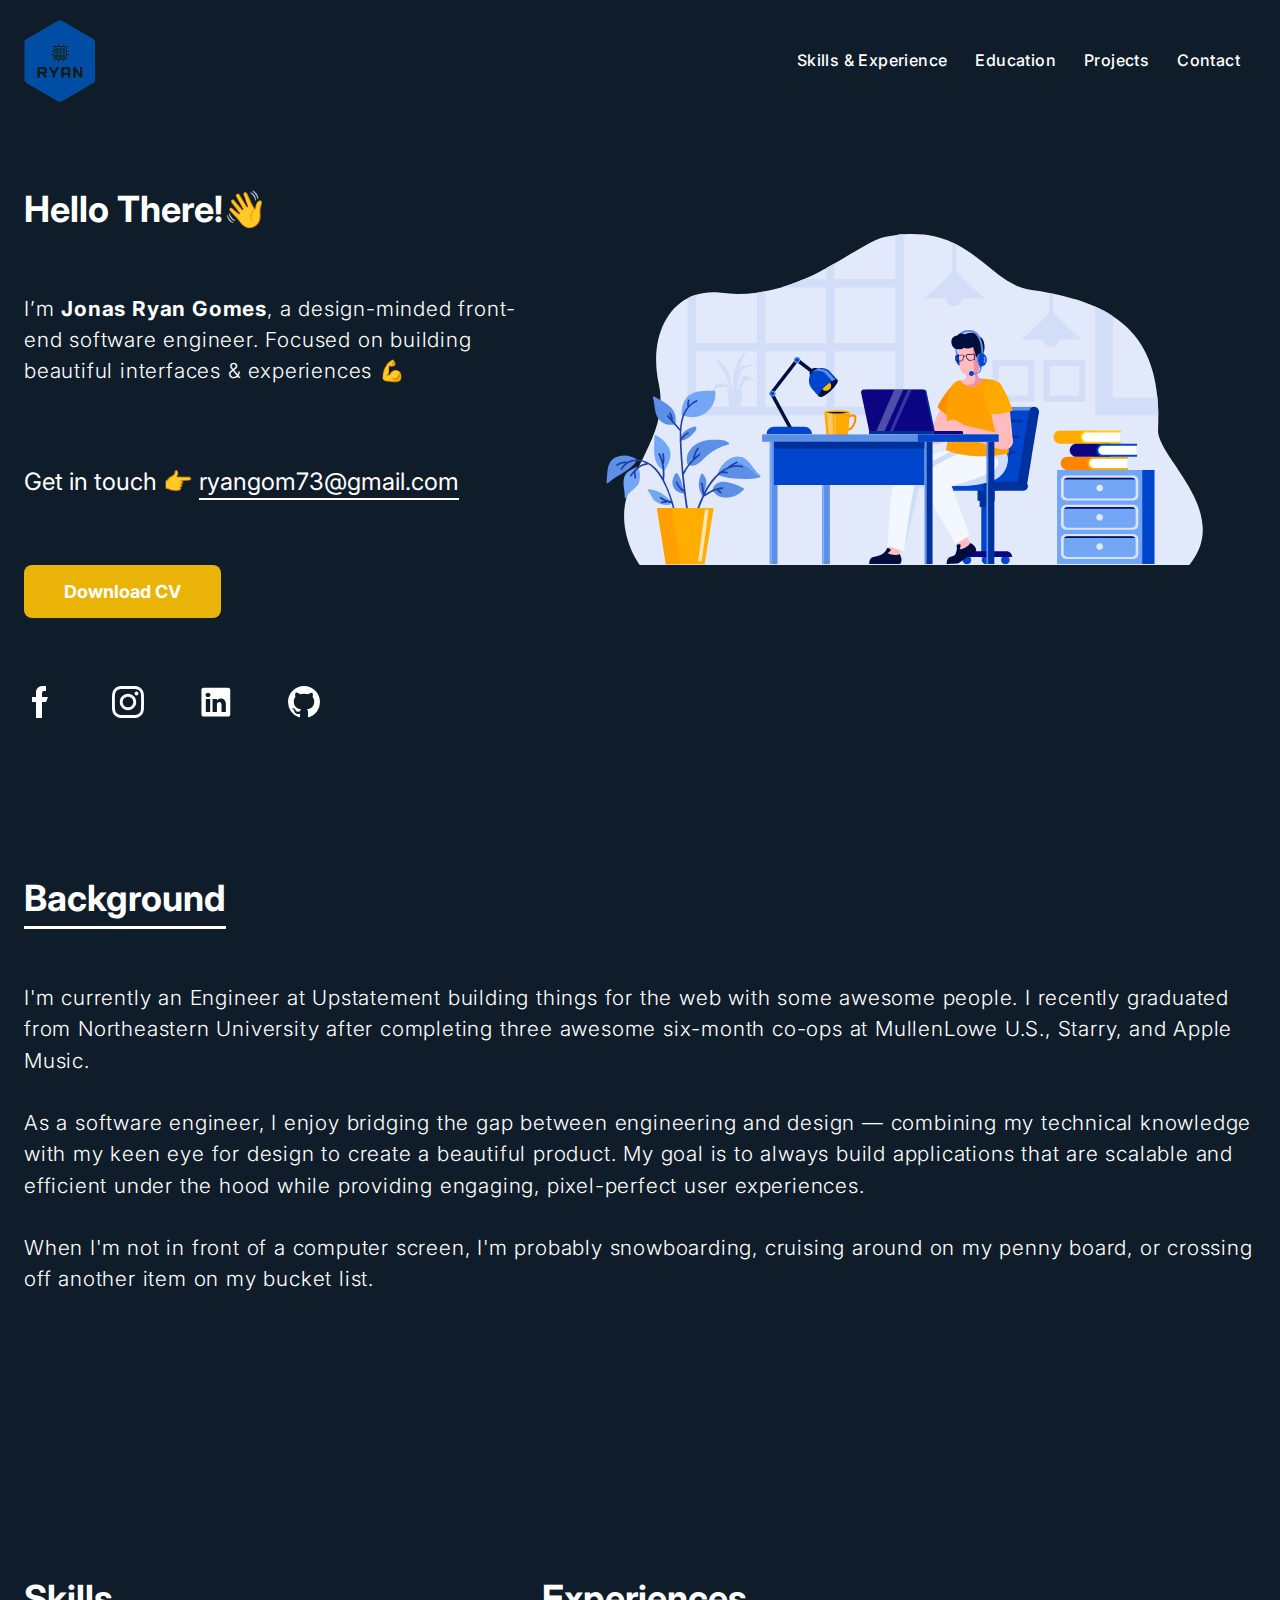
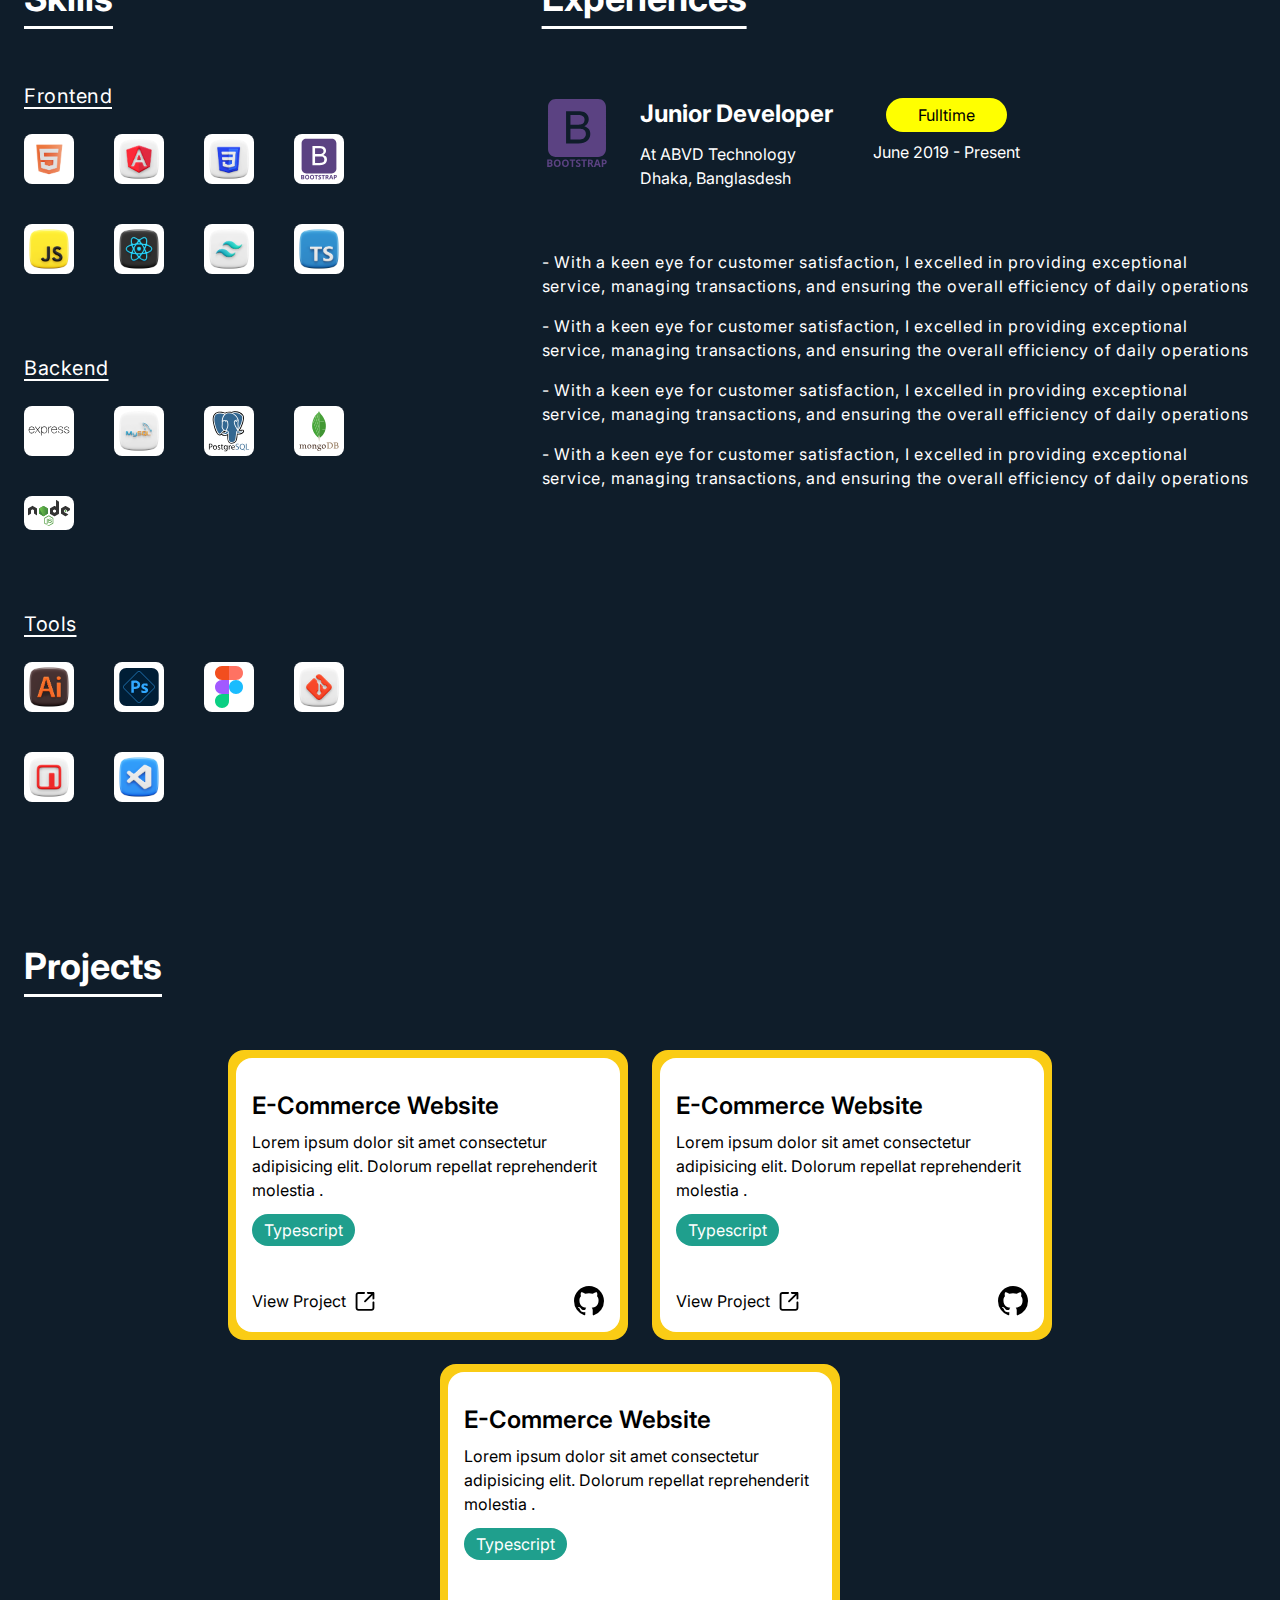
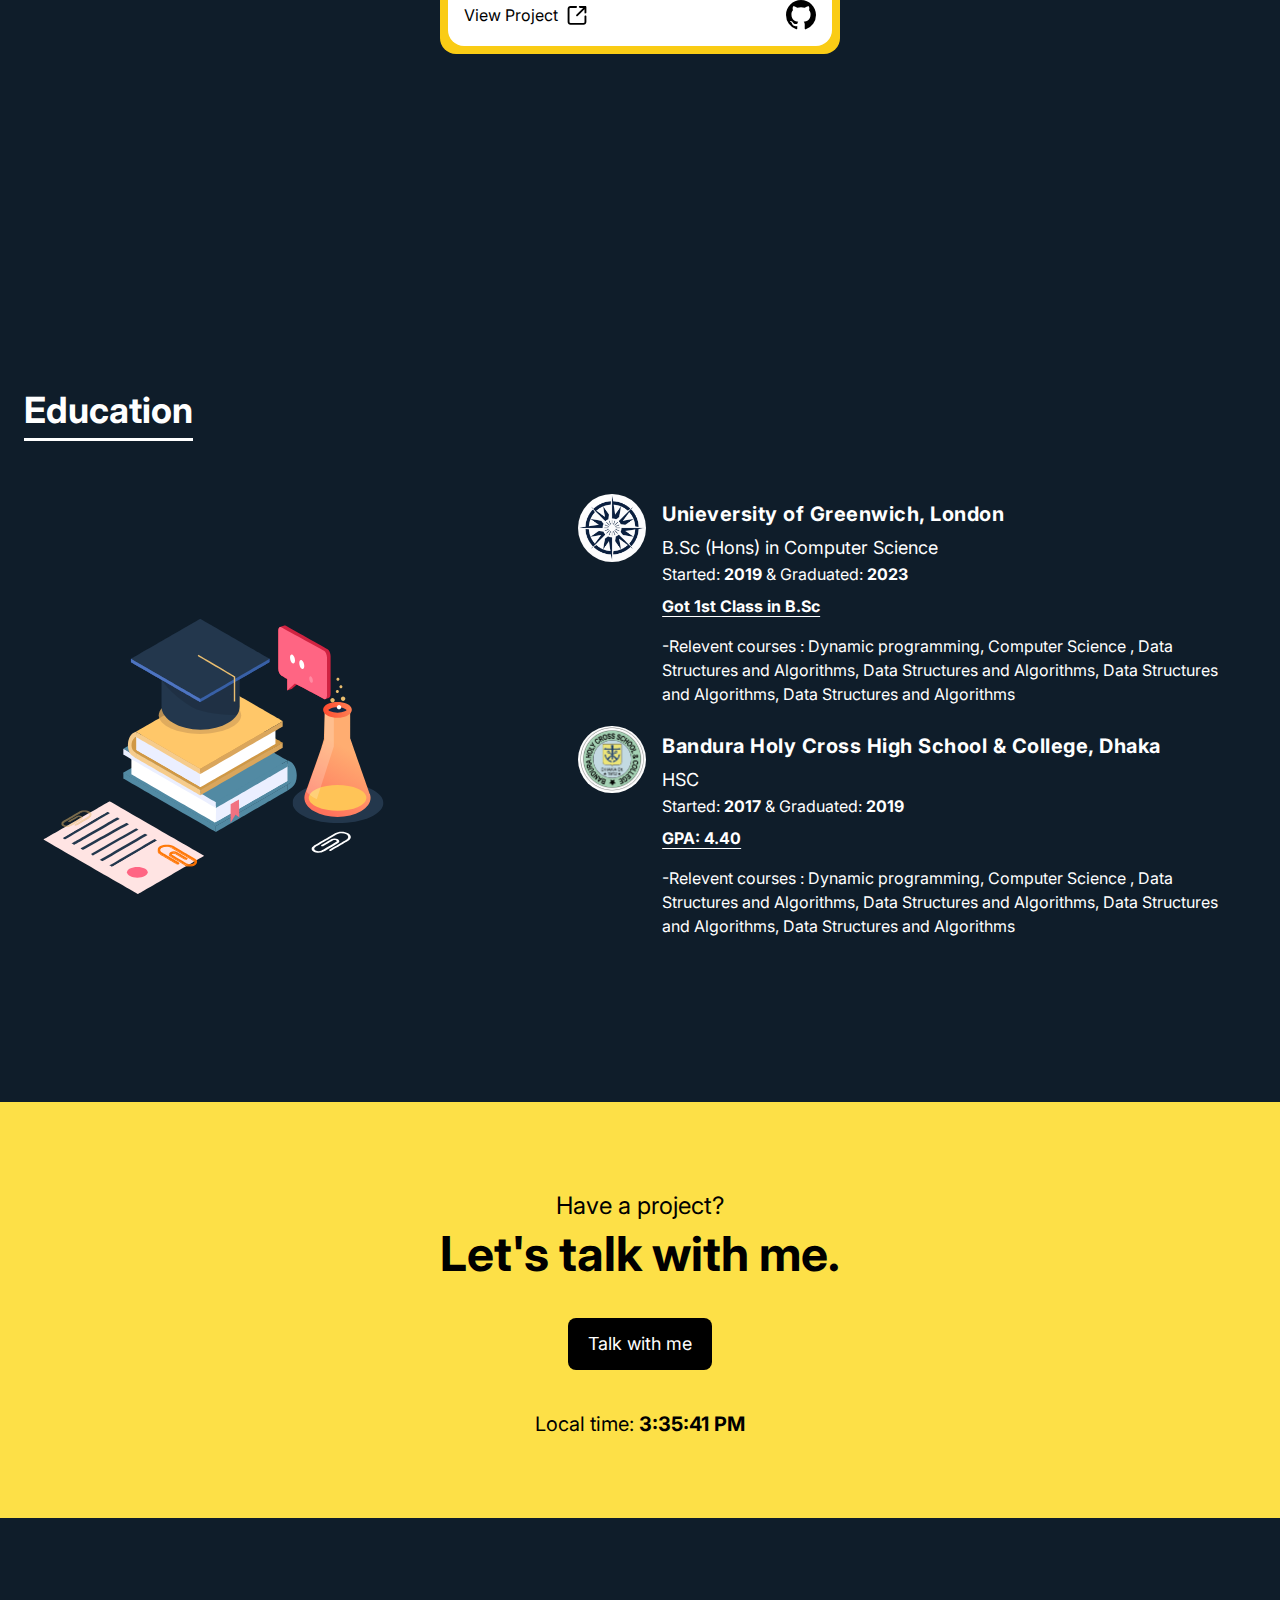
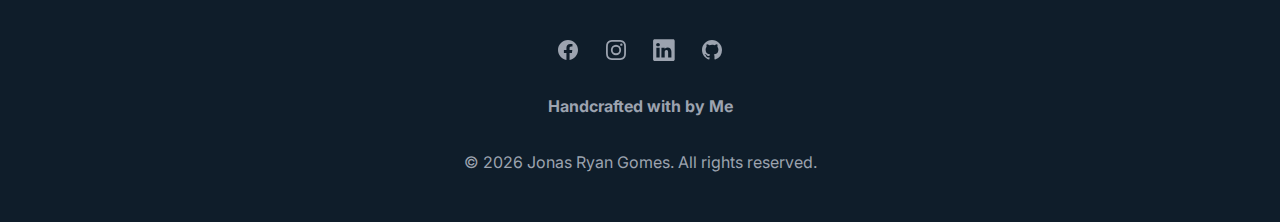
==== commit 0b9bdf7d: "responsive issues sloved" ====
--- a/index.html
+++ b/index.html
@@ -3,11 +3,11 @@
 
 <head>
   <meta charset="UTF-8" />
-  <link rel="icon" type="image/svg+xml" href="/vite.svg" />
+  <link rel="icon" type="image/ico" href="/favicon.ico" />
   <meta name="viewport" content="width=device-width, initial-scale=1.0" />
   <title>Ryan Gomes - Software Engineer</title>
-  <script type="module" crossorigin src="/assets/index-CyyqwgK7.js"></script>
-  <link rel="stylesheet" crossorigin href="/assets/index-DNiREjH5.css">
+  <script type="module" crossorigin src="/assets/index-rkRl_Ptd.js"></script>
+  <link rel="stylesheet" crossorigin href="/assets/index-Cv4OkUj9.css">
 </head>
 
 <body>
--- a/assets/index-Cv4OkUj9.css
+++ b/assets/index-Cv4OkUj9.css
@@ -0,0 +1 @@
+@import"https://fonts.googleapis.com/css2?family=Inter:wght@100..900&family=Poppins:wght@100;200;400;500&display=swap";*,:before,:after{box-sizing:border-box;border-width:0;border-style:solid;border-color:#e5e7eb}:before,:after{--tw-content: ""}html,:host{line-height:1.5;-webkit-text-size-adjust:100%;-moz-tab-size:4;-o-tab-size:4;tab-size:4;font-family:ui-sans-serif,system-ui,sans-serif,"Apple Color Emoji","Segoe UI Emoji",Segoe UI Symbol,"Noto Color Emoji";font-feature-settings:normal;font-variation-settings:normal;-webkit-tap-highlight-color:transparent}body{margin:0;line-height:inherit}hr{height:0;color:inherit;border-top-width:1px}abbr:where([title]){-webkit-text-decoration:underline dotted;text-decoration:underline dotted}h1,h2,h3,h4,h5,h6{font-size:inherit;font-weight:inherit}a{color:inherit;text-decoration:inherit}b,strong{font-weight:bolder}code,kbd,samp,pre{font-family:ui-monospace,SFMono-Regular,Menlo,Monaco,Consolas,Liberation Mono,Courier New,monospace;font-feature-settings:normal;font-variation-settings:normal;font-size:1em}small{font-size:80%}sub,sup{font-size:75%;line-height:0;position:relative;vertical-align:baseline}sub{bottom:-.25em}sup{top:-.5em}table{text-indent:0;border-color:inherit;border-collapse:collapse}button,input,optgroup,select,textarea{font-family:inherit;font-feature-settings:inherit;font-variation-settings:inherit;font-size:100%;font-weight:inherit;line-height:inherit;color:inherit;margin:0;padding:0}button,select{text-transform:none}button,[type=button],[type=reset],[type=submit]{-webkit-appearance:button;background-color:transparent;background-image:none}:-moz-focusring{outline:auto}:-moz-ui-invalid{box-shadow:none}progress{vertical-align:baseline}::-webkit-inner-spin-button,::-webkit-outer-spin-button{height:auto}[type=search]{-webkit-appearance:textfield;outline-offset:-2px}::-webkit-search-decoration{-webkit-appearance:none}::-webkit-file-upload-button{-webkit-appearance:button;font:inherit}summary{display:list-item}blockquote,dl,dd,h1,h2,h3,h4,h5,h6,hr,figure,p,pre{margin:0}fieldset{margin:0;padding:0}legend{padding:0}ol,ul,menu{list-style:none;margin:0;padding:0}dialog{padding:0}textarea{resize:vertical}input::-moz-placeholder,textarea::-moz-placeholder{opacity:1;color:#9ca3af}input::placeholder,textarea::placeholder{opacity:1;color:#9ca3af}button,[role=button]{cursor:pointer}:disabled{cursor:default}img,svg,video,canvas,audio,iframe,embed,object{display:block;vertical-align:middle}img,video{max-width:100%;height:auto}[hidden]{display:none}*,:before,:after{--tw-border-spacing-x: 0;--tw-border-spacing-y: 0;--tw-translate-x: 0;--tw-translate-y: 0;--tw-rotate: 0;--tw-skew-x: 0;--tw-skew-y: 0;--tw-scale-x: 1;--tw-scale-y: 1;--tw-pan-x: ;--tw-pan-y: ;--tw-pinch-zoom: ;--tw-scroll-snap-strictness: proximity;--tw-gradient-from-position: ;--tw-gradient-via-position: ;--tw-gradient-to-position: ;--tw-ordinal: ;--tw-slashed-zero: ;--tw-numeric-figure: ;--tw-numeric-spacing: ;--tw-numeric-fraction: ;--tw-ring-inset: ;--tw-ring-offset-width: 0px;--tw-ring-offset-color: #fff;--tw-ring-color: rgb(59 130 246 / .5);--tw-ring-offset-shadow: 0 0 #0000;--tw-ring-shadow: 0 0 #0000;--tw-shadow: 0 0 #0000;--tw-shadow-colored: 0 0 #0000;--tw-blur: ;--tw-brightness: ;--tw-contrast: ;--tw-grayscale: ;--tw-hue-rotate: ;--tw-invert: ;--tw-saturate: ;--tw-sepia: ;--tw-drop-shadow: ;--tw-backdrop-blur: ;--tw-backdrop-brightness: ;--tw-backdrop-contrast: ;--tw-backdrop-grayscale: ;--tw-backdrop-hue-rotate: ;--tw-backdrop-invert: ;--tw-backdrop-opacity: ;--tw-backdrop-saturate: ;--tw-backdrop-sepia: }::backdrop{--tw-border-spacing-x: 0;--tw-border-spacing-y: 0;--tw-translate-x: 0;--tw-translate-y: 0;--tw-rotate: 0;--tw-skew-x: 0;--tw-skew-y: 0;--tw-scale-x: 1;--tw-scale-y: 1;--tw-pan-x: ;--tw-pan-y: ;--tw-pinch-zoom: ;--tw-scroll-snap-strictness: proximity;--tw-gradient-from-position: ;--tw-gradient-via-position: ;--tw-gradient-to-position: ;--tw-ordinal: ;--tw-slashed-zero: ;--tw-numeric-figure: ;--tw-numeric-spacing: ;--tw-numeric-fraction: ;--tw-ring-inset: ;--tw-ring-offset-width: 0px;--tw-ring-offset-color: #fff;--tw-ring-color: rgb(59 130 246 / .5);--tw-ring-offset-shadow: 0 0 #0000;--tw-ring-shadow: 0 0 #0000;--tw-shadow: 0 0 #0000;--tw-shadow-colored: 0 0 #0000;--tw-blur: ;--tw-brightness: ;--tw-contrast: ;--tw-grayscale: ;--tw-hue-rotate: ;--tw-invert: ;--tw-saturate: ;--tw-sepia: ;--tw-drop-shadow: ;--tw-backdrop-blur: ;--tw-backdrop-brightness: ;--tw-backdrop-contrast: ;--tw-backdrop-grayscale: ;--tw-backdrop-hue-rotate: ;--tw-backdrop-invert: ;--tw-backdrop-opacity: ;--tw-backdrop-saturate: ;--tw-backdrop-sepia: }.container{width:100%;margin-right:auto;margin-left:auto}@media (min-width: 1300px){.container{max-width:1300px}}.sr-only{position:absolute;width:1px;height:1px;padding:0;margin:-1px;overflow:hidden;clip:rect(0,0,0,0);white-space:nowrap;border-width:0}.absolute{position:absolute}.relative{position:relative}.left-0{left:0}.top-24{top:6rem}.m-auto{margin:auto}.mx-auto{margin-left:auto;margin-right:auto}.my-10{margin-top:2.5rem;margin-bottom:2.5rem}.my-11{margin-top:2.75rem;margin-bottom:2.75rem}.my-20{margin-top:5rem;margin-bottom:5rem}.my-36{margin-top:9rem;margin-bottom:9rem}.my-\[10em\]{margin-top:10em;margin-bottom:10em}.mb-16{margin-bottom:4rem}.mb-2{margin-bottom:.5rem}.mb-20{margin-bottom:5rem}.mb-4{margin-bottom:1rem}.mb-5{margin-bottom:1.25rem}.mb-6{margin-bottom:1.5rem}.ml-1{margin-left:.25rem}.ml-7{margin-left:1.75rem}.mt-10{margin-top:2.5rem}.mt-20{margin-top:5rem}.mt-3{margin-top:.75rem}.mt-4{margin-top:1rem}.mt-8{margin-top:2rem}.block{display:block}.flex{display:flex}.hidden{display:none}.h-6{height:1.5rem}.h-auto{height:auto}.h-screen{height:100vh}.min-h-screen{min-height:100vh}.w-6{width:1.5rem}.w-8{width:2rem}.w-\[10\%\]{width:10%}.w-\[100\%\]{width:100%}.w-\[20\%\]{width:20%}.w-\[30\%\]{width:30%}.w-\[30px\]{width:30px}.w-\[50px\]{width:50px}.w-\[70px\]{width:70px}.w-full{width:100%}.max-w-\[100\%\]{max-width:100%}.max-w-\[400px\]{max-width:400px}.max-w-screen-xl{max-width:1280px}.cursor-pointer{cursor:pointer}.flex-col{flex-direction:column}.flex-wrap{flex-wrap:wrap}.items-start{align-items:flex-start}.items-center{align-items:center}.justify-center{justify-content:center}.justify-between{justify-content:space-between}.gap-10{gap:2.5rem}.gap-14{gap:3.5rem}.gap-2{gap:.5rem}.gap-20{gap:5rem}.gap-3{gap:.75rem}.gap-4{gap:1rem}.gap-5{gap:1.25rem}.gap-6{gap:1.5rem}.space-x-6>:not([hidden])~:not([hidden]){--tw-space-x-reverse: 0;margin-right:calc(1.5rem * var(--tw-space-x-reverse));margin-left:calc(1.5rem * calc(1 - var(--tw-space-x-reverse)))}.space-y-8>:not([hidden])~:not([hidden]){--tw-space-y-reverse: 0;margin-top:calc(2rem * calc(1 - var(--tw-space-y-reverse)));margin-bottom:calc(2rem * var(--tw-space-y-reverse))}.overflow-hidden{overflow:hidden}.rounded-2xl{border-radius:1rem}.rounded-full{border-radius:9999px}.rounded-lg{border-radius:.5rem}.bg-\[\#1F9F8D\]{--tw-bg-opacity: 1;background-color:rgb(31 159 141 / var(--tw-bg-opacity))}.bg-\[yellow\]{--tw-bg-opacity: 1;background-color:rgb(255 255 0 / var(--tw-bg-opacity))}.bg-black{--tw-bg-opacity: 1;background-color:rgb(0 0 0 / var(--tw-bg-opacity))}.bg-custom-bg{--tw-bg-opacity: 1;background-color:rgb(15 23 42 / var(--tw-bg-opacity))}.bg-gray-500{--tw-bg-opacity: 1;background-color:rgb(107 114 128 / var(--tw-bg-opacity))}.bg-white{--tw-bg-opacity: 1;background-color:rgb(255 255 255 / var(--tw-bg-opacity))}.bg-yellow-300{--tw-bg-opacity: 1;background-color:rgb(253 224 71 / var(--tw-bg-opacity))}.bg-yellow-400{--tw-bg-opacity: 1;background-color:rgb(250 204 21 / var(--tw-bg-opacity))}.bg-yellow-500{--tw-bg-opacity: 1;background-color:rgb(234 179 8 / var(--tw-bg-opacity))}.p-1{padding:.25rem}.p-2{padding:.5rem}.p-4{padding:1rem}.px-10{padding-left:2.5rem;padding-right:2.5rem}.px-3{padding-left:.75rem;padding-right:.75rem}.px-4{padding-left:1rem;padding-right:1rem}.px-5{padding-left:1.25rem;padding-right:1.25rem}.px-6{padding-left:1.5rem;padding-right:1.5rem}.px-8{padding-left:2rem;padding-right:2rem}.py-1{padding-top:.25rem;padding-bottom:.25rem}.py-12{padding-top:3rem;padding-bottom:3rem}.py-2{padding-top:.5rem;padding-bottom:.5rem}.py-20{padding-top:5rem;padding-bottom:5rem}.py-3{padding-top:.75rem;padding-bottom:.75rem}.py-4{padding-top:1rem;padding-bottom:1rem}.py-\[5px\]{padding-top:5px;padding-bottom:5px}.pt-6{padding-top:1.5rem}.text-center{text-align:center}.text-2xl{font-size:1.5rem;line-height:2rem}.text-3xl{font-size:1.875rem;line-height:2.25rem}.text-4xl{font-size:2.25rem;line-height:2.5rem}.text-base{font-size:1rem;line-height:1.5rem}.text-lg{font-size:1.125rem;line-height:1.75rem}.text-xl{font-size:1.25rem;line-height:1.75rem}.font-bold{font-weight:700}.font-medium{font-weight:500}.font-semibold{font-weight:600}.leading-10{line-height:2.5rem}.tracking-wide{letter-spacing:.025em}.tracking-wider{letter-spacing:.05em}.text-black{--tw-text-opacity: 1;color:rgb(0 0 0 / var(--tw-text-opacity))}.text-gray-400{--tw-text-opacity: 1;color:rgb(156 163 175 / var(--tw-text-opacity))}.text-white{--tw-text-opacity: 1;color:rgb(255 255 255 / var(--tw-text-opacity))}.underline{text-decoration-line:underline}.decoration-white{text-decoration-color:#fff}.underline-offset-4{text-underline-offset:4px}.underline-offset-8{text-underline-offset:8px}.outline-none{outline:2px solid transparent;outline-offset:2px}.transition{transition-property:color,background-color,border-color,text-decoration-color,fill,stroke,opacity,box-shadow,transform,filter,-webkit-backdrop-filter;transition-property:color,background-color,border-color,text-decoration-color,fill,stroke,opacity,box-shadow,transform,filter,backdrop-filter;transition-property:color,background-color,border-color,text-decoration-color,fill,stroke,opacity,box-shadow,transform,filter,backdrop-filter,-webkit-backdrop-filter;transition-timing-function:cubic-bezier(.4,0,.2,1);transition-duration:.15s}.duration-300{transition-duration:.3s}.text_primary{margin-bottom:4rem;font-size:2.25rem;line-height:2.5rem;font-weight:700;text-decoration-line:underline;text-underline-offset:15px}.text_secondary{font-size:1.3rem;font-weight:300;line-height:1.5em;letter-spacing:.05rem}body{background-color:#0f1d2a;color:#fff;font-family:inter,sans-serif}.glitch-wrapper{width:100%;height:100vh;display:flex;align-items:center;justify-content:center;text-align:center;background-color:#0f172a}.glitch{position:relative;font-size:50px;font-weight:700;color:#fff;letter-spacing:3px;z-index:1}.glitch:before,.glitch:after{display:block;content:attr(data-text);position:absolute;top:0;left:0;opacity:.8}.glitch:before{animation:glitch-it .3s cubic-bezier(.25,.46,.45,.94) both infinite;color:#0ff;z-index:-1}.glitch:after{animation:glitch-it .3s cubic-bezier(.25,.46,.45,.94) reverse both infinite;color:#f0f;z-index:-2}@keyframes glitch-it{0%{transform:translate(0)}20%{transform:translate(-2px,2px)}40%{transform:translate(-2px,-2px)}60%{transform:translate(2px,2px)}80%{transform:translate(2px,-2px)}to{transform:translate(0)}}.hover\:scale-125:hover{--tw-scale-x: 1.25;--tw-scale-y: 1.25;transform:translate(var(--tw-translate-x),var(--tw-translate-y)) rotate(var(--tw-rotate)) skew(var(--tw-skew-x)) skewY(var(--tw-skew-y)) scaleX(var(--tw-scale-x)) scaleY(var(--tw-scale-y))}.hover\:fill-slate-600:hover{fill:#475569}.hover\:text-gray-400:hover{--tw-text-opacity: 1;color:rgb(156 163 175 / var(--tw-text-opacity))}.hover\:text-gray-500:hover{--tw-text-opacity: 1;color:rgb(107 114 128 / var(--tw-text-opacity))}.hover\:text-yellow-700:hover{--tw-text-opacity: 1;color:rgb(161 98 7 / var(--tw-text-opacity))}@media (min-width: 640px){.sm\:static{position:static}.sm\:flex{display:flex}.sm\:hidden{display:none}.sm\:w-\[10\%\]{width:10%}.sm\:w-\[75\%\]{width:75%}.sm\:flex-row{flex-direction:row}.sm\:items-center{align-items:center}.sm\:bg-transparent{background-color:transparent}.sm\:px-6{padding-left:1.5rem;padding-right:1.5rem}.sm\:text-5xl{font-size:3rem;line-height:1}}@media (min-width: 768px){.md\:block{display:block}.md\:h-\[60vh\]{height:60vh}.md\:w-3\/4{width:75%}.md\:w-\[7\%\]{width:7%}.md\:w-full{width:100%}.md\:flex-row{flex-direction:row}.md\:justify-start{justify-content:flex-start}}@media (min-width: 1024px){.lg\:block{display:block}.lg\:w-\[55\%\]{width:55%}.lg\:max-w-\[100\%\]{max-width:100%}.lg\:flex-row{flex-direction:row}.lg\:gap-\[10em\]{gap:10em}.lg\:px-8{padding-left:2rem;padding-right:2rem}}
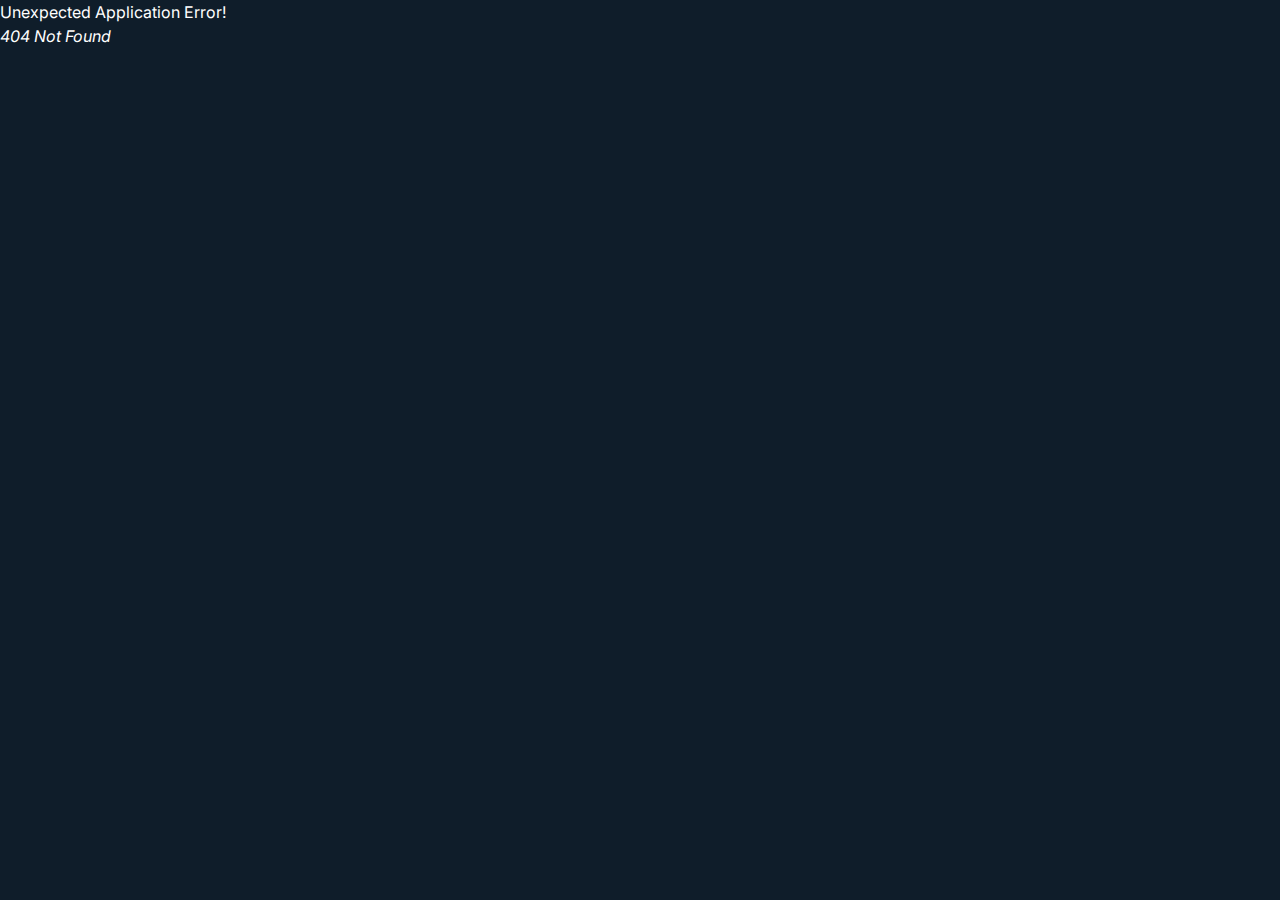
==== commit 00ed2887: "new" ====
--- a/index.html
+++ b/index.html
@@ -6,8 +6,8 @@
   <link rel="icon" type="image/ico" href="/favicon.ico" />
   <meta name="viewport" content="width=device-width, initial-scale=1.0" />
   <title>Ryan Gomes - Software Engineer</title>
-  <script type="module" crossorigin src="/assets/index-rkRl_Ptd.js"></script>
-  <link rel="stylesheet" crossorigin href="/assets/index-Cv4OkUj9.css">
+  <script type="module" crossorigin src="/assets/index-BGQeFyWL.js"></script>
+  <link rel="stylesheet" crossorigin href="/assets/index-V8o7oqju.css">
 </head>
 
 <body>
--- a/assets/index-V8o7oqju.css
+++ b/assets/index-V8o7oqju.css
@@ -0,0 +1 @@
+@import"https://fonts.googleapis.com/css2?family=Inter:wght@100..900&family=Poppins:wght@100;200;400;500&display=swap";*,:before,:after{box-sizing:border-box;border-width:0;border-style:solid;border-color:#e5e7eb}:before,:after{--tw-content: ""}html,:host{line-height:1.5;-webkit-text-size-adjust:100%;-moz-tab-size:4;-o-tab-size:4;tab-size:4;font-family:ui-sans-serif,system-ui,sans-serif,"Apple Color Emoji","Segoe UI Emoji",Segoe UI Symbol,"Noto Color Emoji";font-feature-settings:normal;font-variation-settings:normal;-webkit-tap-highlight-color:transparent}body{margin:0;line-height:inherit}hr{height:0;color:inherit;border-top-width:1px}abbr:where([title]){-webkit-text-decoration:underline dotted;text-decoration:underline dotted}h1,h2,h3,h4,h5,h6{font-size:inherit;font-weight:inherit}a{color:inherit;text-decoration:inherit}b,strong{font-weight:bolder}code,kbd,samp,pre{font-family:ui-monospace,SFMono-Regular,Menlo,Monaco,Consolas,Liberation Mono,Courier New,monospace;font-feature-settings:normal;font-variation-settings:normal;font-size:1em}small{font-size:80%}sub,sup{font-size:75%;line-height:0;position:relative;vertical-align:baseline}sub{bottom:-.25em}sup{top:-.5em}table{text-indent:0;border-color:inherit;border-collapse:collapse}button,input,optgroup,select,textarea{font-family:inherit;font-feature-settings:inherit;font-variation-settings:inherit;font-size:100%;font-weight:inherit;line-height:inherit;color:inherit;margin:0;padding:0}button,select{text-transform:none}button,[type=button],[type=reset],[type=submit]{-webkit-appearance:button;background-color:transparent;background-image:none}:-moz-focusring{outline:auto}:-moz-ui-invalid{box-shadow:none}progress{vertical-align:baseline}::-webkit-inner-spin-button,::-webkit-outer-spin-button{height:auto}[type=search]{-webkit-appearance:textfield;outline-offset:-2px}::-webkit-search-decoration{-webkit-appearance:none}::-webkit-file-upload-button{-webkit-appearance:button;font:inherit}summary{display:list-item}blockquote,dl,dd,h1,h2,h3,h4,h5,h6,hr,figure,p,pre{margin:0}fieldset{margin:0;padding:0}legend{padding:0}ol,ul,menu{list-style:none;margin:0;padding:0}dialog{padding:0}textarea{resize:vertical}input::-moz-placeholder,textarea::-moz-placeholder{opacity:1;color:#9ca3af}input::placeholder,textarea::placeholder{opacity:1;color:#9ca3af}button,[role=button]{cursor:pointer}:disabled{cursor:default}img,svg,video,canvas,audio,iframe,embed,object{display:block;vertical-align:middle}img,video{max-width:100%;height:auto}[hidden]{display:none}*,:before,:after{--tw-border-spacing-x: 0;--tw-border-spacing-y: 0;--tw-translate-x: 0;--tw-translate-y: 0;--tw-rotate: 0;--tw-skew-x: 0;--tw-skew-y: 0;--tw-scale-x: 1;--tw-scale-y: 1;--tw-pan-x: ;--tw-pan-y: ;--tw-pinch-zoom: ;--tw-scroll-snap-strictness: proximity;--tw-gradient-from-position: ;--tw-gradient-via-position: ;--tw-gradient-to-position: ;--tw-ordinal: ;--tw-slashed-zero: ;--tw-numeric-figure: ;--tw-numeric-spacing: ;--tw-numeric-fraction: ;--tw-ring-inset: ;--tw-ring-offset-width: 0px;--tw-ring-offset-color: #fff;--tw-ring-color: rgb(59 130 246 / .5);--tw-ring-offset-shadow: 0 0 #0000;--tw-ring-shadow: 0 0 #0000;--tw-shadow: 0 0 #0000;--tw-shadow-colored: 0 0 #0000;--tw-blur: ;--tw-brightness: ;--tw-contrast: ;--tw-grayscale: ;--tw-hue-rotate: ;--tw-invert: ;--tw-saturate: ;--tw-sepia: ;--tw-drop-shadow: ;--tw-backdrop-blur: ;--tw-backdrop-brightness: ;--tw-backdrop-contrast: ;--tw-backdrop-grayscale: ;--tw-backdrop-hue-rotate: ;--tw-backdrop-invert: ;--tw-backdrop-opacity: ;--tw-backdrop-saturate: ;--tw-backdrop-sepia: }::backdrop{--tw-border-spacing-x: 0;--tw-border-spacing-y: 0;--tw-translate-x: 0;--tw-translate-y: 0;--tw-rotate: 0;--tw-skew-x: 0;--tw-skew-y: 0;--tw-scale-x: 1;--tw-scale-y: 1;--tw-pan-x: ;--tw-pan-y: ;--tw-pinch-zoom: ;--tw-scroll-snap-strictness: proximity;--tw-gradient-from-position: ;--tw-gradient-via-position: ;--tw-gradient-to-position: ;--tw-ordinal: ;--tw-slashed-zero: ;--tw-numeric-figure: ;--tw-numeric-spacing: ;--tw-numeric-fraction: ;--tw-ring-inset: ;--tw-ring-offset-width: 0px;--tw-ring-offset-color: #fff;--tw-ring-color: rgb(59 130 246 / .5);--tw-ring-offset-shadow: 0 0 #0000;--tw-ring-shadow: 0 0 #0000;--tw-shadow: 0 0 #0000;--tw-shadow-colored: 0 0 #0000;--tw-blur: ;--tw-brightness: ;--tw-contrast: ;--tw-grayscale: ;--tw-hue-rotate: ;--tw-invert: ;--tw-saturate: ;--tw-sepia: ;--tw-drop-shadow: ;--tw-backdrop-blur: ;--tw-backdrop-brightness: ;--tw-backdrop-contrast: ;--tw-backdrop-grayscale: ;--tw-backdrop-hue-rotate: ;--tw-backdrop-invert: ;--tw-backdrop-opacity: ;--tw-backdrop-saturate: ;--tw-backdrop-sepia: }.container{width:100%;margin-right:auto;margin-left:auto}@media (min-width: 1300px){.container{max-width:1300px}}.sr-only{position:absolute;width:1px;height:1px;padding:0;margin:-1px;overflow:hidden;clip:rect(0,0,0,0);white-space:nowrap;border-width:0}.absolute{position:absolute}.relative{position:relative}.sticky{position:sticky}.left-0{left:0}.left-1\/2{left:50%}.top-0{top:0}.top-1\/2{top:50%}.top-24{top:6rem}.z-0{z-index:0}.z-\[1\]{z-index:1}.m-auto{margin:auto}.mx-auto{margin-left:auto;margin-right:auto}.my-10{margin-top:2.5rem;margin-bottom:2.5rem}.my-11{margin-top:2.75rem;margin-bottom:2.75rem}.my-20{margin-top:5rem;margin-bottom:5rem}.my-40{margin-top:10rem;margin-bottom:10rem}.mb-10{margin-bottom:2.5rem}.mb-16{margin-bottom:4rem}.mb-2{margin-bottom:.5rem}.mb-20{margin-bottom:5rem}.mb-4{margin-bottom:1rem}.mb-5{margin-bottom:1.25rem}.mb-52{margin-bottom:13rem}.mb-6{margin-bottom:1.5rem}.ml-1{margin-left:.25rem}.ml-7{margin-left:1.75rem}.mt-10{margin-top:2.5rem}.mt-12{margin-top:3rem}.mt-20{margin-top:5rem}.mt-3{margin-top:.75rem}.mt-4{margin-top:1rem}.mt-8{margin-top:2rem}.mt-\[10em\]{margin-top:10em}.block{display:block}.flex{display:flex}.grid{display:grid}.hidden{display:none}.h-12{height:3rem}.h-20{height:5rem}.h-6{height:1.5rem}.h-8{height:2rem}.h-\[250px\]{height:250px}.h-\[540px\]{height:540px}.h-auto{height:auto}.h-full{height:100%}.min-h-\[80vh\]{min-height:80vh}.w-12{width:3rem}.w-6{width:1.5rem}.w-8{width:2rem}.w-\[10\%\]{width:10%}.w-\[100\%\]{width:100%}.w-\[20\%\]{width:20%}.w-\[250px\]{width:250px}.w-\[30\%\]{width:30%}.w-\[30px\]{width:30px}.w-\[50px\]{width:50px}.w-\[70px\]{width:70px}.w-full{width:100%}.max-w-\[100\%\]{max-width:100%}.max-w-\[400px\]{max-width:400px}.max-w-screen-xl{max-width:1280px}.-translate-x-1\/2{--tw-translate-x: -50%;transform:translate(var(--tw-translate-x),var(--tw-translate-y)) rotate(var(--tw-rotate)) skew(var(--tw-skew-x)) skewY(var(--tw-skew-y)) scaleX(var(--tw-scale-x)) scaleY(var(--tw-scale-y))}.-translate-y-1\/2{--tw-translate-y: -50%;transform:translate(var(--tw-translate-x),var(--tw-translate-y)) rotate(var(--tw-rotate)) skew(var(--tw-skew-x)) skewY(var(--tw-skew-y)) scaleX(var(--tw-scale-x)) scaleY(var(--tw-scale-y))}.transform{transform:translate(var(--tw-translate-x),var(--tw-translate-y)) rotate(var(--tw-rotate)) skew(var(--tw-skew-x)) skewY(var(--tw-skew-y)) scaleX(var(--tw-scale-x)) scaleY(var(--tw-scale-y))}.cursor-pointer{cursor:pointer}.list-inside{list-style-position:inside}.list-decimal{list-style-type:decimal}.grid-cols-1{grid-template-columns:repeat(1,minmax(0,1fr))}.flex-col{flex-direction:column}.flex-wrap{flex-wrap:wrap}.items-start{align-items:flex-start}.items-center{align-items:center}.justify-start{justify-content:flex-start}.justify-center{justify-content:center}.justify-between{justify-content:space-between}.gap-10{gap:2.5rem}.gap-14{gap:3.5rem}.gap-2{gap:.5rem}.gap-20{gap:5rem}.gap-3{gap:.75rem}.gap-32{gap:8rem}.gap-4{gap:1rem}.gap-5{gap:1.25rem}.gap-6{gap:1.5rem}.gap-8{gap:2rem}.space-x-6>:not([hidden])~:not([hidden]){--tw-space-x-reverse: 0;margin-right:calc(1.5rem * var(--tw-space-x-reverse));margin-left:calc(1.5rem * calc(1 - var(--tw-space-x-reverse)))}.space-y-8>:not([hidden])~:not([hidden]){--tw-space-y-reverse: 0;margin-top:calc(2rem * calc(1 - var(--tw-space-y-reverse)));margin-bottom:calc(2rem * var(--tw-space-y-reverse))}.overflow-hidden{overflow:hidden}.rounded-2xl{border-radius:1rem}.rounded-full{border-radius:9999px}.rounded-lg{border-radius:.5rem}.border{border-width:1px}.border-yellow-300{--tw-border-opacity: 1;border-color:rgb(253 224 71 / var(--tw-border-opacity))}.bg-\[\#1F9F8D\]{--tw-bg-opacity: 1;background-color:rgb(31 159 141 / var(--tw-bg-opacity))}.bg-\[yellow\]{--tw-bg-opacity: 1;background-color:rgb(255 255 0 / var(--tw-bg-opacity))}.bg-black{--tw-bg-opacity: 1;background-color:rgb(0 0 0 / var(--tw-bg-opacity))}.bg-gray-500{--tw-bg-opacity: 1;background-color:rgb(107 114 128 / var(--tw-bg-opacity))}.bg-slate-800{--tw-bg-opacity: 1;background-color:rgb(30 41 59 / var(--tw-bg-opacity))}.bg-white{--tw-bg-opacity: 1;background-color:rgb(255 255 255 / var(--tw-bg-opacity))}.bg-yellow-300{--tw-bg-opacity: 1;background-color:rgb(253 224 71 / var(--tw-bg-opacity))}.bg-yellow-400{--tw-bg-opacity: 1;background-color:rgb(250 204 21 / var(--tw-bg-opacity))}.bg-yellow-500{--tw-bg-opacity: 1;background-color:rgb(234 179 8 / var(--tw-bg-opacity))}.p-1{padding:.25rem}.p-2{padding:.5rem}.p-4{padding:1rem}.p-5{padding:1.25rem}.px-10{padding-left:2.5rem;padding-right:2.5rem}.px-3{padding-left:.75rem;padding-right:.75rem}.px-4{padding-left:1rem;padding-right:1rem}.px-5{padding-left:1.25rem;padding-right:1.25rem}.px-6{padding-left:1.5rem;padding-right:1.5rem}.px-8{padding-left:2rem;padding-right:2rem}.py-1{padding-top:.25rem;padding-bottom:.25rem}.py-12{padding-top:3rem;padding-bottom:3rem}.py-2{padding-top:.5rem;padding-bottom:.5rem}.py-20{padding-top:5rem;padding-bottom:5rem}.py-3{padding-top:.75rem;padding-bottom:.75rem}.py-4{padding-top:1rem;padding-bottom:1rem}.py-\[5px\]{padding-top:5px;padding-bottom:5px}.pb-2{padding-bottom:.5rem}.pb-2\.5{padding-bottom:.625rem}.pb-3{padding-bottom:.75rem}.pb-40{padding-bottom:10rem}.pt-10{padding-top:2.5rem}.pt-6{padding-top:1.5rem}.text-center{text-align:center}.text-2xl{font-size:1.5rem;line-height:2rem}.text-3xl{font-size:1.875rem;line-height:2.25rem}.text-4xl{font-size:2.25rem;line-height:2.5rem}.text-5xl{font-size:3rem;line-height:1}.text-\[5em\]{font-size:5em}.text-base{font-size:1rem;line-height:1.5rem}.text-lg{font-size:1.125rem;line-height:1.75rem}.text-xl{font-size:1.25rem;line-height:1.75rem}.font-bold{font-weight:700}.font-medium{font-weight:500}.font-semibold{font-weight:600}.uppercase{text-transform:uppercase}.leading-10{line-height:2.5rem}.leading-7{line-height:1.75rem}.tracking-wide{letter-spacing:.025em}.tracking-wider{letter-spacing:.05em}.tracking-widest{letter-spacing:.1em}.text-black{--tw-text-opacity: 1;color:rgb(0 0 0 / var(--tw-text-opacity))}.text-gray-400{--tw-text-opacity: 1;color:rgb(156 163 175 / var(--tw-text-opacity))}.text-white{--tw-text-opacity: 1;color:rgb(255 255 255 / var(--tw-text-opacity))}.underline{text-decoration-line:underline}.decoration-white{text-decoration-color:#fff}.underline-offset-4{text-underline-offset:4px}.underline-offset-8{text-underline-offset:8px}.underline-offset-\[5px\]{text-underline-offset:5px}.outline-none{outline:2px solid transparent;outline-offset:2px}.transition{transition-property:color,background-color,border-color,text-decoration-color,fill,stroke,opacity,box-shadow,transform,filter,-webkit-backdrop-filter;transition-property:color,background-color,border-color,text-decoration-color,fill,stroke,opacity,box-shadow,transform,filter,backdrop-filter;transition-property:color,background-color,border-color,text-decoration-color,fill,stroke,opacity,box-shadow,transform,filter,backdrop-filter,-webkit-backdrop-filter;transition-timing-function:cubic-bezier(.4,0,.2,1);transition-duration:.15s}.transition-all{transition-property:all;transition-timing-function:cubic-bezier(.4,0,.2,1);transition-duration:.15s}.duration-300{transition-duration:.3s}.text_primary{margin-bottom:4rem;font-size:2.25rem;line-height:2.5rem;font-weight:700;text-decoration-line:underline;text-underline-offset:15px}.text_secondary{font-size:1.3rem;font-weight:300;line-height:1.5em;letter-spacing:.05rem}body{background-color:#0f1d2a;color:#fff;font-family:inter,sans-serif}.slide-in{position:fixed;top:0;left:0;width:100%;height:100vh;background-color:#0f0f0f;transform-origin:bottom}.slide-out{position:fixed;top:0;left:0;width:100%;height:100vh;background-color:#0f0f0f;transform-origin:top}.hover\:scale-110:hover{--tw-scale-x: 1.1;--tw-scale-y: 1.1;transform:translate(var(--tw-translate-x),var(--tw-translate-y)) rotate(var(--tw-rotate)) skew(var(--tw-skew-x)) skewY(var(--tw-skew-y)) scaleX(var(--tw-scale-x)) scaleY(var(--tw-scale-y))}.hover\:scale-125:hover{--tw-scale-x: 1.25;--tw-scale-y: 1.25;transform:translate(var(--tw-translate-x),var(--tw-translate-y)) rotate(var(--tw-rotate)) skew(var(--tw-skew-x)) skewY(var(--tw-skew-y)) scaleX(var(--tw-scale-x)) scaleY(var(--tw-scale-y))}.hover\:fill-slate-600:hover{fill:#475569}.hover\:text-gray-400:hover{--tw-text-opacity: 1;color:rgb(156 163 175 / var(--tw-text-opacity))}.hover\:text-gray-500:hover{--tw-text-opacity: 1;color:rgb(107 114 128 / var(--tw-text-opacity))}.hover\:text-yellow-700:hover{--tw-text-opacity: 1;color:rgb(161 98 7 / var(--tw-text-opacity))}@media (min-width: 640px){.sm\:static{position:static}.sm\:flex{display:flex}.sm\:hidden{display:none}.sm\:w-\[12\%\]{width:12%}.sm\:flex-row{flex-direction:row}.sm\:flex-wrap{flex-wrap:wrap}.sm\:items-center{align-items:center}.sm\:bg-transparent{background-color:transparent}.sm\:px-0{padding-left:0;padding-right:0}.sm\:px-6{padding-left:1.5rem;padding-right:1.5rem}.sm\:text-5xl{font-size:3rem;line-height:1}}@media (min-width: 768px){.md\:block{display:block}.md\:h-\[100vh\]{height:100vh}.md\:w-3\/4{width:75%}.md\:w-\[5\%\]{width:5%}.md\:grid-cols-3{grid-template-columns:repeat(3,minmax(0,1fr))}.md\:flex-row{flex-direction:row}.md\:justify-start{justify-content:flex-start}.md\:text-8xl{font-size:6rem;line-height:1}}@media (min-width: 1024px){.lg\:block{display:block}.lg\:w-8\/12{width:66.666667%}.lg\:w-\[55\%\]{width:55%}.lg\:max-w-\[100\%\]{max-width:100%}.lg\:flex-row{flex-direction:row}.lg\:gap-\[10em\]{gap:10em}.lg\:px-8{padding-left:2rem;padding-right:2rem}}.yarl__fullsize{height:100%;width:100%}.yarl__relative{position:relative}.yarl__portal{bottom:0;left:0;opacity:0;overflow:hidden;position:fixed;right:0;top:0;transition:opacity var(--yarl__fade_animation_duration,.25s) var(--yarl__fade_animation_timing_function,ease);z-index:var(--yarl__portal_zindex,9999)}.yarl__portal_open{opacity:1}.yarl__container{background-color:var(--yarl__container_background_color,var(--yarl__color_backdrop,#000));bottom:0;left:0;outline:none;overflow:hidden;overscroll-behavior:var(--yarl__controller_overscroll_behavior,contain);position:absolute;right:0;top:0;touch-action:var(--yarl__controller_touch_action,none);-webkit-user-select:none;-moz-user-select:none;user-select:none}.yarl__carousel{align-content:center;align-items:stretch;display:flex;flex:0 0 auto;height:100%;justify-content:center;opacity:var(--yarl__pull_opacity,1);transform:translate(var(--yarl__swipe_offset,0),var(--yarl__pull_offset,0));width:calc(100% + (var(--yarl__carousel_slides_count) - 1)*(100% + var(--yarl__carousel_spacing_px, 0)*1px + var(--yarl__carousel_spacing_percent, 0)*1%))}.yarl__carousel_with_slides{-moz-column-gap:calc(var(--yarl__carousel_spacing_px, 0)*1px + 100/(var(--yarl__carousel_slides_count)*100 + (var(--yarl__carousel_slides_count) - 1)*var(--yarl__carousel_spacing_percent, 0))*var(--yarl__carousel_spacing_percent, 0)*1%);column-gap:calc(var(--yarl__carousel_spacing_px, 0)*1px + 100/(var(--yarl__carousel_slides_count)*100 + (var(--yarl__carousel_slides_count) - 1)*var(--yarl__carousel_spacing_percent, 0))*var(--yarl__carousel_spacing_percent, 0)*1%)}.yarl__flex_center{align-content:center;align-items:center;display:flex;justify-content:center}.yarl__slide{flex:1;overflow:hidden;padding:calc(var(--yarl__carousel_padding_px, 0)*1px + 100/(var(--yarl__carousel_slides_count)*100 + (var(--yarl__carousel_slides_count) - 1)*var(--yarl__carousel_spacing_percent, 0))*var(--yarl__carousel_padding_percent, 0)*1%);position:relative}[dir=rtl] .yarl__slide{--yarl__direction:-1}.yarl__slide_image{max-height:100%;max-width:100%;-o-object-fit:contain;object-fit:contain;touch-action:var(--yarl__controller_touch_action,none);-moz-user-select:none;user-select:none;-webkit-user-select:none;-webkit-touch-callout:none}@media screen and (min-width:800px){.yarl__slide_image{-webkit-backface-visibility:hidden;-webkit-transform:translateZ(0);-webkit-transform-style:preserve-3d}}.yarl__slide_image_cover{height:100%;-o-object-fit:cover;object-fit:cover;width:100%}.yarl__slide_image_loading{opacity:0}.yarl__slide_placeholder{left:50%;line-height:0;position:absolute;top:50%;transform:translate(-50%) translateY(-50%)}.yarl__slide_loading{animation:yarl__delayed_fadein 1s linear;color:var(--yarl__slide_icon_loading_color,var(--yarl__color_button,hsla(0,0%,100%,.8)))}.yarl__slide_loading line{animation:yarl__stroke_opacity 1s linear infinite}.yarl__slide_loading line:first-of-type{animation-delay:-1.875s}.yarl__slide_loading line:nth-of-type(2){animation-delay:-1.75s}.yarl__slide_loading line:nth-of-type(3){animation-delay:-1.625s}.yarl__slide_loading line:nth-of-type(4){animation-delay:-1.5s}.yarl__slide_loading line:nth-of-type(5){animation-delay:-1.375s}.yarl__slide_loading line:nth-of-type(6){animation-delay:-1.25s}.yarl__slide_loading line:nth-of-type(7){animation-delay:-1.125s}.yarl__slide_loading line:nth-of-type(8){animation-delay:-1s}.yarl__slide_error{color:var(--yarl__slide_icon_error_color,red);height:var(--yarl__slide_icon_error_size,48px);width:var(--yarl__slide_icon_error_size,48px)}@media (prefers-reduced-motion){.yarl__portal,.yarl__slide{transition:unset}.yarl__slide_loading,.yarl__slide_loading line{animation:unset}}.yarl__toolbar{bottom:auto;display:flex;justify-content:flex-end;left:auto;padding:var(--yarl__toolbar_padding,8px);position:absolute;right:0;top:0}[dir=rtl] .yarl__toolbar{bottom:auto;left:0;right:auto;top:0}.yarl__icon{height:var(--yarl__icon_size,32px);width:var(--yarl__icon_size,32px)}.yarl__button{-webkit-appearance:none;-moz-appearance:none;appearance:none;background-color:var(--yarl__button_background_color,transparent);border:var(--yarl__button_border,0);color:var(--yarl__color_button,hsla(0,0%,100%,.8));cursor:pointer;filter:var(--yarl__button_filter,drop-shadow(2px 2px 2px rgba(0,0,0,.8)));line-height:0;margin:var(--yarl__button_margin,0);outline:none;padding:var(--yarl__button_padding,8px);-webkit-tap-highlight-color:transparent}.yarl__button:focus{color:var(--yarl__color_button_active,#fff)}.yarl__button:focus:not(:focus-visible){color:var(--yarl__color_button,hsla(0,0%,100%,.8))}.yarl__button:focus-visible{color:var(--yarl__color_button_active,#fff)}@media (hover:hover){.yarl__button:focus-visible:hover,.yarl__button:focus:hover,.yarl__button:hover{color:var(--yarl__color_button_active,#fff)}}.yarl__button:disabled{color:var(--yarl__color_button_disabled,hsla(0,0%,100%,.4));cursor:default}.yarl__navigation_next,.yarl__navigation_prev{padding:var(--yarl__navigation_button_padding,24px 16px);position:absolute;top:50%;transform:translateY(-50%)}.yarl__navigation_prev{left:0}[dir=rtl] .yarl__navigation_prev{left:unset;right:0;transform:translateY(-50%) rotate(180deg)}.yarl__navigation_next{right:0}[dir=rtl] .yarl__navigation_next{left:0;right:unset;transform:translateY(-50%) rotate(180deg)}.yarl__no_scroll{height:100%;overflow:hidden;overscroll-behavior:none}@keyframes yarl__delayed_fadein{0%{opacity:0}80%{opacity:0}to{opacity:1}}@keyframes yarl__stroke_opacity{0%{stroke-opacity:1}to{stroke-opacity:.125}}.yarl__thumbnails{display:flex;height:100%}.yarl__thumbnails_bottom,.yarl__thumbnails_end .yarl__thumbnails_track,.yarl__thumbnails_start .yarl__thumbnails_track,.yarl__thumbnails_top{flex-direction:column}.yarl__thumbnails_wrapper{flex:1;position:relative}.yarl__thumbnails_container{background-color:var(--yarl__thumbnails_container_background_color,var(--yarl__color_backdrop,#000));flex:0 0 auto;overflow:hidden;padding:var(--yarl__thumbnails_container_padding,16px);position:relative;-webkit-user-select:none;-moz-user-select:none;user-select:none;-webkit-touch-callout:none}.yarl__thumbnails_vignette{pointer-events:none;position:absolute;--yarl__thumbnails_vignette_size:12%}@media (min-width:1200px){.yarl__thumbnails_vignette{--yarl__thumbnails_vignette_size:8%}}@media (min-width:2000px){.yarl__thumbnails_vignette{--yarl__thumbnails_vignette_size:5%}}.yarl__thumbnails_bottom .yarl__thumbnails_vignette,.yarl__thumbnails_top .yarl__thumbnails_vignette{background:linear-gradient(to right,var(--yarl__color_backdrop,#000) 0,transparent var(--yarl__thumbnails_vignette_size,12%) calc(100% - var(--yarl__thumbnails_vignette_size, 12%)),var(--yarl__color_backdrop,#000) 100%);height:100%;left:0;right:0}.yarl__thumbnails_end .yarl__thumbnails_vignette,.yarl__thumbnails_start .yarl__thumbnails_vignette{background:linear-gradient(to bottom,var(--yarl__color_backdrop,#000) 0,transparent var(--yarl__thumbnails_vignette_size,12%) calc(100% - var(--yarl__thumbnails_vignette_size, 12%)),var(--yarl__color_backdrop,#000) 100%);bottom:0;top:0;width:100%}.yarl__thumbnails_track{gap:var(--yarl__thumbnails_thumbnail_gap,16px);outline:none}.yarl__thumbnails_thumbnail{-webkit-appearance:none;-moz-appearance:none;appearance:none;background:var(--yarl__thumbnails_thumbnail_background,#000);border-color:var(--yarl__thumbnails_thumbnail_border_color,var(--yarl__color_button,hsla(0,0%,100%,.8)));border-radius:var(--yarl__thumbnails_thumbnail_border_radius,4px);border-style:var(--yarl__thumbnails_thumbnail_border_style,solid);border-width:var(--yarl__thumbnails_thumbnail_border,1px);cursor:pointer;flex:0 0 auto;-webkit-tap-highlight-color:transparent;box-sizing:content-box;height:var(--yarl__thumbnails_thumbnail_height,80px);outline:none;overflow:hidden;padding:var(--yarl__thumbnails_thumbnail_padding,4px);position:relative;width:var(--yarl__thumbnails_thumbnail_width,120px)}.yarl__thumbnails_thumbnail_active{border-color:var(--yarl__thumbnails_thumbnail_active_border_color,var(--yarl__color_button_active,#fff))}.yarl__thumbnails_thumbnail_fadein{animation:yarl__thumbnails_thumbnail_fadein var(--yarl__thumbnails_thumbnail_fadein_duration,.5s) ease-in-out var(--yarl__thumbnails_thumbnail_fadein_delay,0s) forwards;opacity:0}.yarl__thumbnails_thumbnail_fadeout{animation:yarl__thumbnails_thumbnail_fadeout var(--yarl__thumbnails_thumbnail_fadeout_duration,.5s) ease-in-out var(--yarl__thumbnails_thumbnail_fadeout_delay,0s) forwards;cursor:unset}.yarl__thumbnails_thumbnail_placeholder{cursor:unset;visibility:hidden}.yarl__thumbnails_thumbnail:focus{box-shadow:var(--yarl__thumbnails_thumbnail_focus_box_shadow,#000 0 0 0 2px,var(--yarl__color_button,hsla(0,0%,100%,.8)) 0 0 0 4px)}.yarl__thumbnails_thumbnail:focus:not(:focus-visible){box-shadow:unset}.yarl__thumbnails_thumbnail:focus-visible{box-shadow:var(--yarl__thumbnails_thumbnail_focus_box_shadow,#000 0 0 0 2px,var(--yarl__color_button,hsla(0,0%,100%,.8)) 0 0 0 4px)}.yarl__thumbnails_thumbnail_icon{color:var(--yarl__thumbnails_thumbnail_icon_color,var(--yarl__color_button,hsla(0,0%,100%,.8)));filter:var(--yarl__thumbnails_thumbnail_icon_filter,drop-shadow(2px 2px 2px rgba(0,0,0,.8)));height:var(--yarl__thumbnails_thumbnail_icon_size,32px);left:50%;position:absolute;top:50%;transform:translate(-50%) translateY(-50%);width:var(--yarl__thumbnails_thumbnail_icon_size,32px)}@keyframes yarl__thumbnails_thumbnail_fadein{0%{opacity:0}to{opacity:1}}@keyframes yarl__thumbnails_thumbnail_fadeout{0%{opacity:1}to{opacity:0}}
